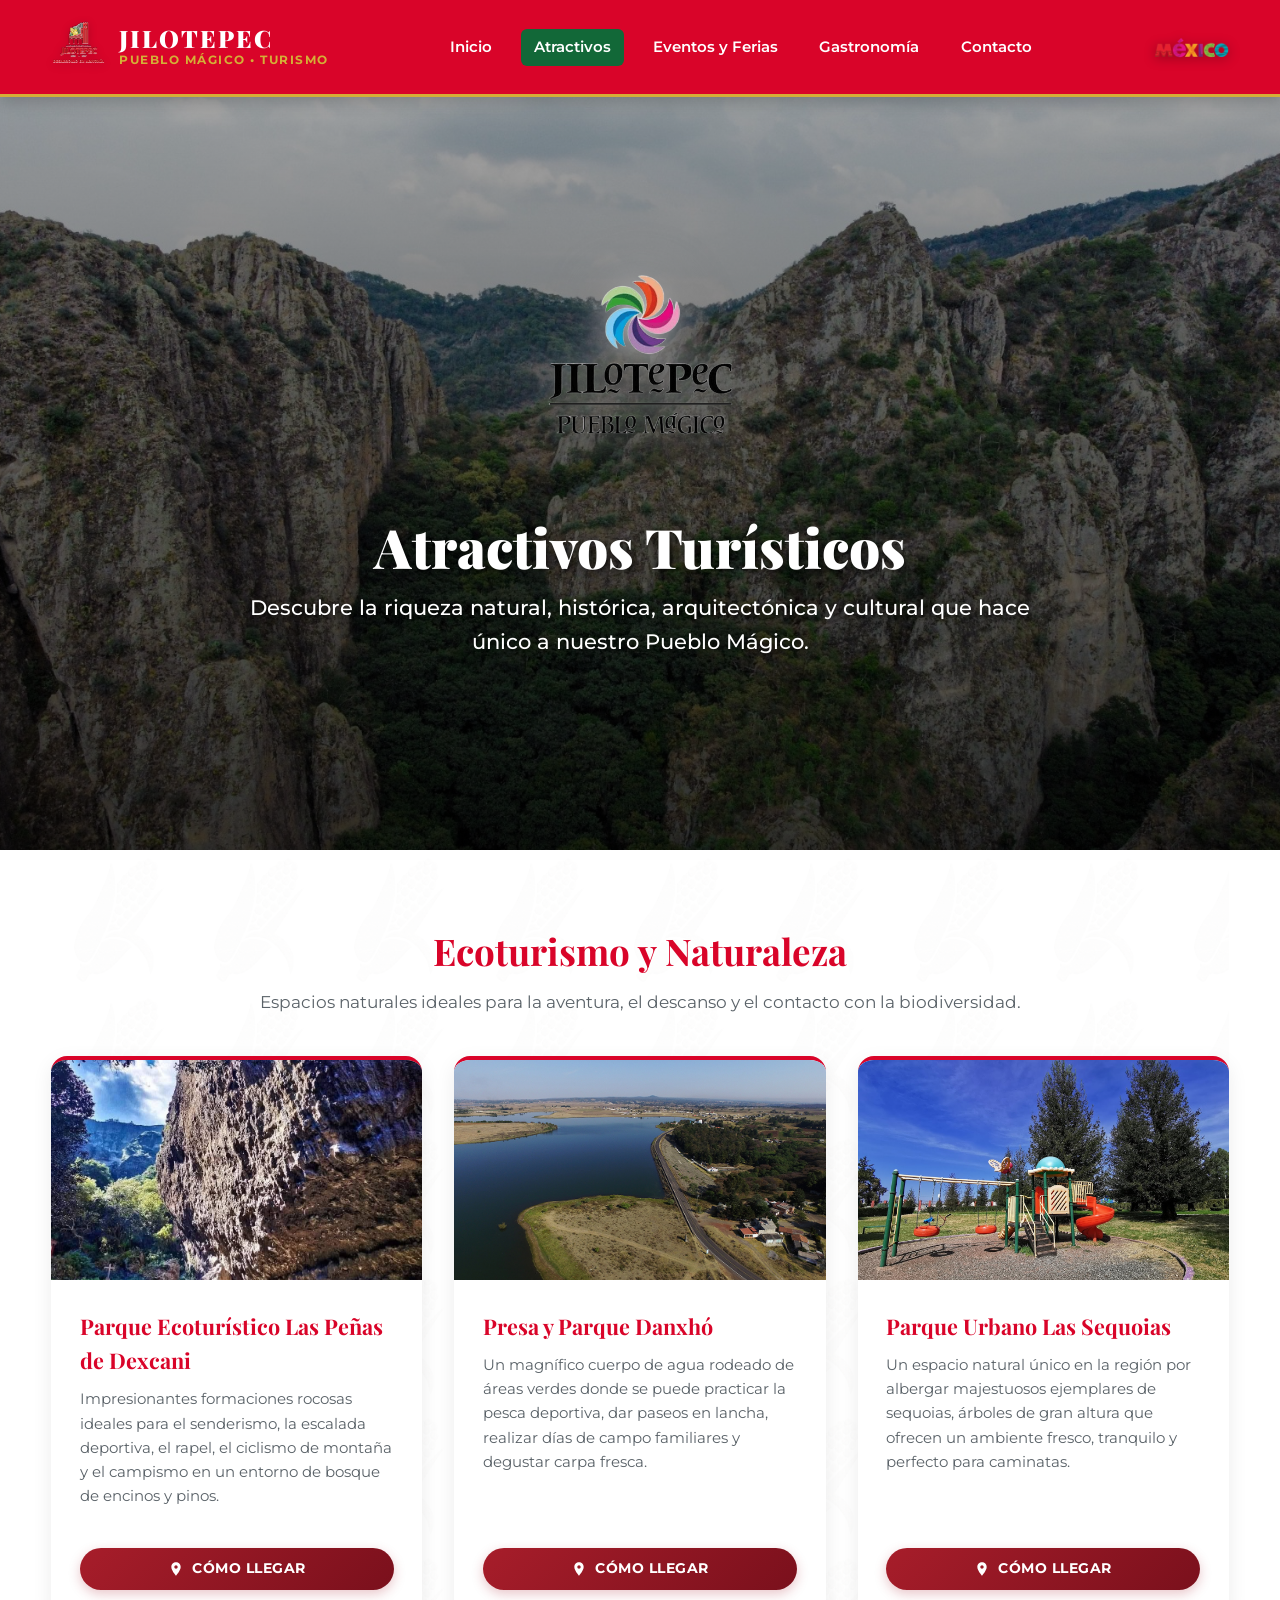
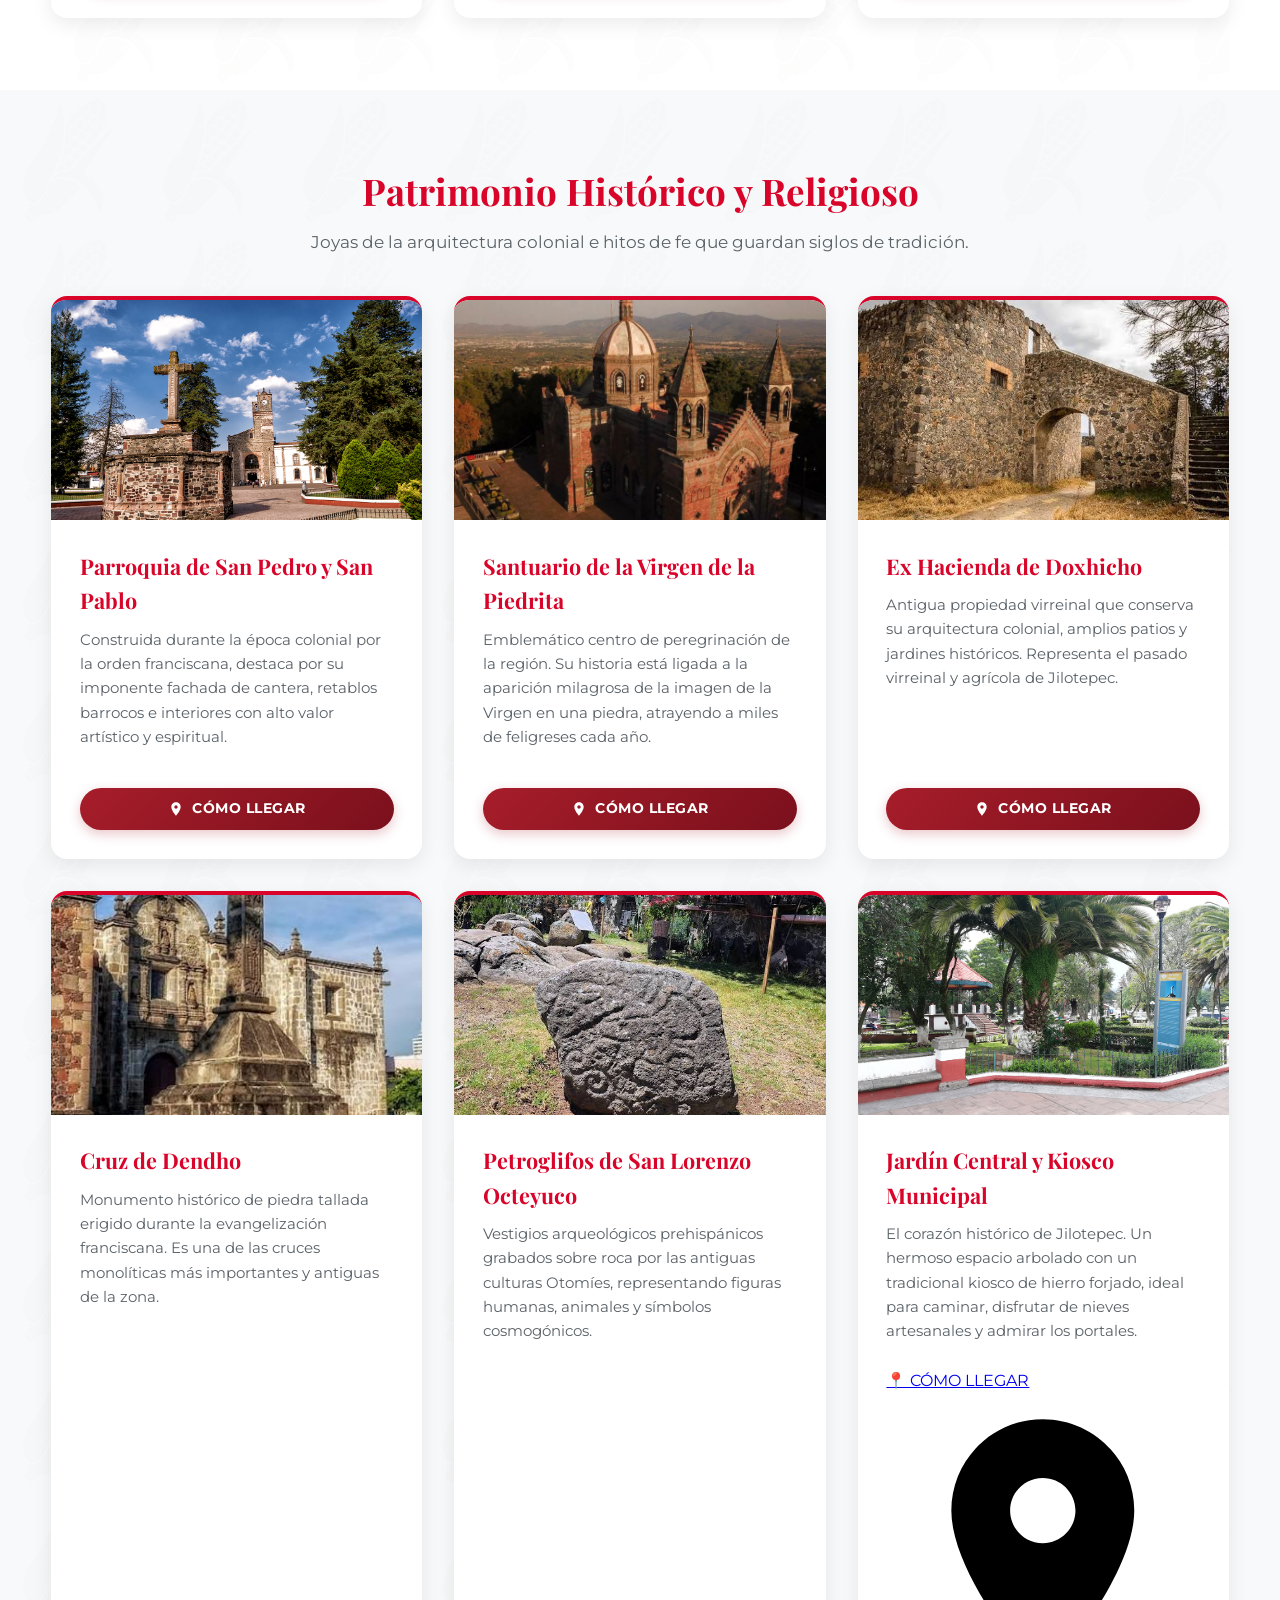
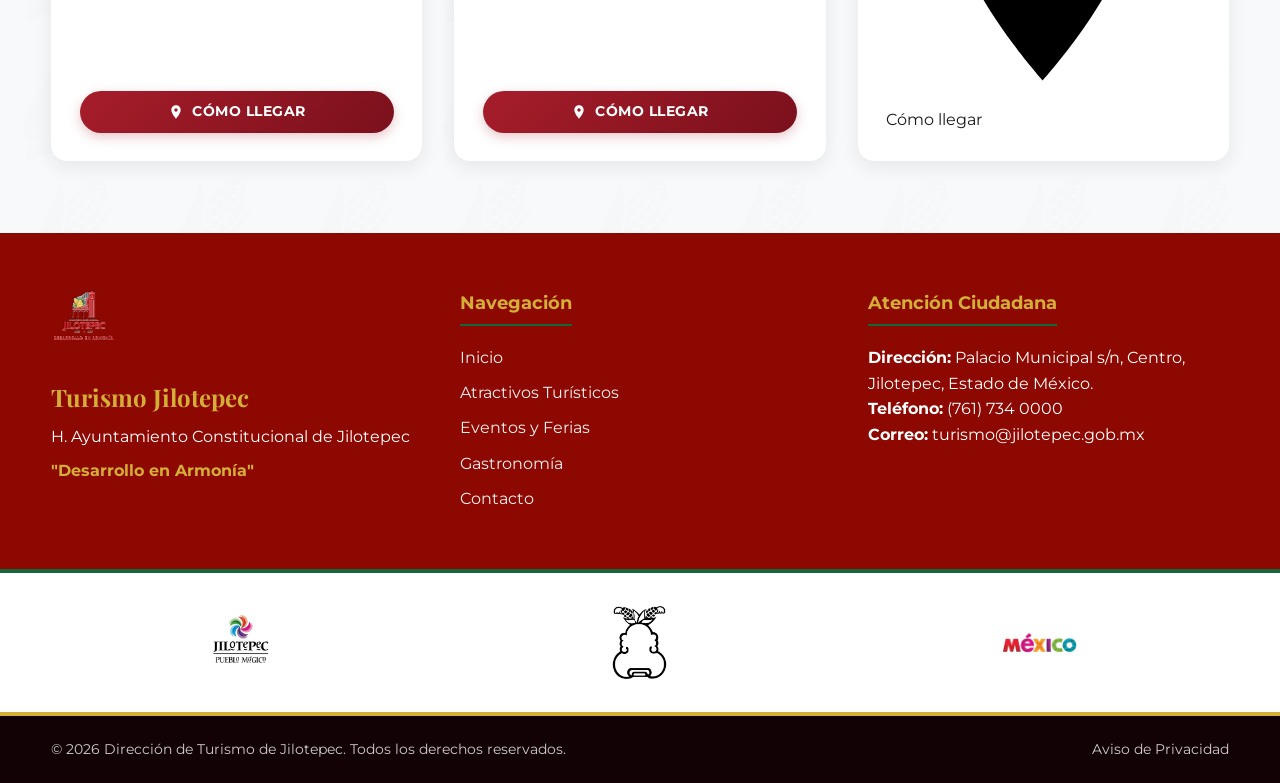
==== atractivos.html @ d9d8cdb8 "Nuevo Logo" ====
<!DOCTYPE html>
<html lang="es">
<head>
  <meta charset="UTF-8">
  <meta name="viewport" content="width=device-width, initial-scale=1.0">
  <title>Atractivos Turísticos | Turismo Jilotepec</title>
  <link rel="icon" type="image/png" href="img/favicon.png">
  <link rel="stylesheet" href="estilos.css?v=3">
  <link rel="preconnect" href="https://fonts.googleapis.com">
  <link rel="preconnect" href="https://fonts.gstatic.com" crossorigin>
  <link href="https://fonts.googleapis.com/css2?family=Montserrat:wght@400;600;700;800&family=Playfair+Display:wght@700;900&display=swap" rel="stylesheet">
  <style>
    .btn-maps {
      display: inline-flex;
      align-items: center;
      justify-content: center;
      gap: 8px;
      margin-top: 15px;
      padding: 10px 20px;
      background: linear-gradient(135deg, #a71d2a 0%, #7a101c 100%);
      color: #ffffff !important;
      font-family: 'Montserrat', sans-serif;
      font-size: 0.85rem;
      font-weight: 700;
      text-transform: uppercase;
      letter-spacing: 0.5px;
      border-radius: 50px;
      text-decoration: none;
      box-shadow: 0 4px 12px rgba(167, 29, 42, 0.25);
      transition: all 0.3s ease;
      width: 100%;
      text-align: center;
      box-sizing: border-box;
    }

    .btn-maps:hover {
      background: linear-gradient(135deg, #c82333 0%, #8b1220 100%);
      transform: translateY(-2px);
      box-shadow: 0 6px 16px rgba(167, 29, 42, 0.38);
      color: #ffffff !important;
    }

    .btn-maps svg {
      width: 16px;
      height: 16px;
      fill: currentColor;
    }
  </style>
</head>
<body>

  <header class="header">
    <div class="container header-container">
      <div class="brand-box">
        <img src="img/logo-gobierno.jpg" alt="Gobierno Jilotepec" class="header-logo">
        <div class="brand-text">
          <span class="brand-title">JILOTEPEC</span>
          <span class="brand-sub">PUEBLO MÁGICO • TURISMO</span>
        </div>
      </div>

      <nav class="nav-menu">
        <a href="index.html" class="nav-link">Inicio</a>
        <a href="atractivos.html" class="nav-link active">Atractivos</a>
        <a href="eventos.html" class="nav-link">Eventos y Ferias</a>
        <a href="gastronomia.html" class="nav-link">Gastronomía</a>
        <a href="contacto.html" class="nav-link">Contacto</a>
      </nav>

      <div class="header-turismo-logos">
        <img src="img/logo-mexico.png" alt="Visita México" class="header-logo-mexico">
      </div>
    </div>
  </header>

  <section class="hero">
    <div class="hero-overlay"></div>
    <div class="hero-content container">
      <div class="hero-badge">
        <img src="img/logo-pueblo-magico.png" alt="Jilotepec Pueblo Mágico" class="hero-pm-logo">
      </div>
      <h1>Atractivos Turísticos</h1>
      <p>Descubre la riqueza natural, histórica, arquitectónica y cultural que hace único a nuestro Pueblo Mágico.</p>
    </div>
  </section>

  <section class="seccion container">
    <h2 class="titulo-seccion">Ecoturismo y Naturaleza</h2>
    <p class="subtitulo-seccion">Espacios naturales ideales para la aventura, el descanso y el contacto con la biodiversidad.</p>

    <div class="cards-grid">
      <article class="card">
        <img src="img/penas-dexcani.jpg" alt="Parque Ecoturístico Las Peñas de Dexcani">
        <div class="card-body">
          <h3>Parque Ecoturístico Las Peñas de Dexcani</h3>
          <p>Impresionantes formaciones rocosas ideales para el senderismo, la escalada deportiva, el rapel, el ciclismo de montaña y el campismo en un entorno de bosque de encinos y pinos.</p>
          <a href="https://www.google.com/maps/search/?api=1&query=Parque+Ecoturistico+Las+Penas+de+Dexcani+Jilotepec" target="_blank" rel="noopener noreferrer" class="btn-maps">
            <svg viewBox="0 0 24 24"><path d="M12 2C8.13 2 5 5.13 5 9c0 5.25 7 13 7 13s7-7.75 7-13c0-3.87-3.13-7-7-7zm0 9.5c-1.38 0-2.5-1.12-2.5-2.5s1.12-2.5 2.5-2.5 2.5 1.12 2.5 2.5-1.12 2.5-2.5 2.5z"/></svg>
            Cómo llegar
          </a>
        </div>
      </article>

      <article class="card">
        <img src="img/presa-danxho.jpg" alt="Presa y Parque Danxhó">
        <div class="card-body">
          <h3>Presa y Parque Danxhó</h3>
          <p>Un magnífico cuerpo de agua rodeado de áreas verdes donde se puede practicar la pesca deportiva, dar paseos en lancha, realizar días de campo familiares y degustar carpa fresca.</p>
          <a href="https://www.google.com/maps/search/?api=1&query=Presa+Danxho+Jilotepec" target="_blank" rel="noopener noreferrer" class="btn-maps">
            <svg viewBox="0 0 24 24"><path d="M12 2C8.13 2 5 5.13 5 9c0 5.25 7 13 7 13s7-7.75 7-13c0-3.87-3.13-7-7-7zm0 9.5c-1.38 0-2.5-1.12-2.5-2.5s1.12-2.5 2.5-2.5 2.5 1.12 2.5 2.5-1.12 2.5-2.5 2.5z"/></svg>
            Cómo llegar
          </a>
        </div>
      </article>

      <article class="card">
        <img src="img/parque-sequoias.jpg" alt="Parque Urbano Las Sequoias">
        <div class="card-body">
          <h3>Parque Urbano Las Sequoias</h3>
          <p>Un espacio natural único en la región por albergar majestuosos ejemplares de sequoias, árboles de gran altura que ofrecen un ambiente fresco, tranquilo y perfecto para caminatas.</p>
          <a href="https://www.google.com/maps/search/?api=1&query=Parque+Urbano+Las+Sequoias+Jilotepec" target="_blank" rel="noopener noreferrer" class="btn-maps">
            <svg viewBox="0 0 24 24"><path d="M12 2C8.13 2 5 5.13 5 9c0 5.25 7 13 7 13s7-7.75 7-13c0-3.87-3.13-7-7-7zm0 9.5c-1.38 0-2.5-1.12-2.5-2.5s1.12-2.5 2.5-2.5 2.5 1.12 2.5 2.5-1.12 2.5-2.5 2.5z"/></svg>
            Cómo llegar
          </a>
        </div>
      </article>
    </div>
  </section>

  <section class="seccion bg-gris">
    <div class="container">
      <h2 class="titulo-seccion">Patrimonio Histórico y Religioso</h2>
      <p class="subtitulo-seccion">Joyas de la arquitectura colonial e hitos de fe que guardan siglos de tradición.</p>

      <div class="cards-grid">
        <article class="card">
          <img src="img/parroquia-san-pedro.jpg" alt="Parroquia de San Pedro y San Pablo">
          <div class="card-body">
            <h3>Parroquia de San Pedro y San Pablo</h3>
            <p>Construida durante la época colonial por la orden franciscana, destaca por su imponente fachada de cantera, retablos barrocos e interiores con alto valor artístico y espiritual.</p>
            <a href="https://www.google.com/maps/search/?api=1&query=Parroquia+de+San+Pedro+y+San+Pablo+Jilotepec" target="_blank" rel="noopener noreferrer" class="btn-maps">
              <svg viewBox="0 0 24 24"><path d="M12 2C8.13 2 5 5.13 5 9c0 5.25 7 13 7 13s7-7.75 7-13c0-3.87-3.13-7-7-7zm0 9.5c-1.38 0-2.5-1.12-2.5-2.5s1.12-2.5 2.5-2.5 2.5 1.12 2.5 2.5-1.12 2.5-2.5 2.5z"/></svg>
              Cómo llegar
            </a>
          </div>
        </article>

        <article class="card">
          <img src="img/santuario-piedrita.jpg" alt="Santuario Diocesano de la Virgen de la Piedrita">
          <div class="card-body">
            <h3>Santuario de la Virgen de la Piedrita</h3>
            <p>Emblemático centro de peregrinación de la región. Su historia está ligada a la aparición milagrosa de la imagen de la Virgen en una piedra, atrayendo a miles de feligreses cada año.</p>
            <a href="https://www.google.com/maps/search/?api=1&query=Santuario+de+la+Virgen+de+la+Piedrita+Jilotepec" target="_blank" rel="noopener noreferrer" class="btn-maps">
              <svg viewBox="0 0 24 24"><path d="M12 2C8.13 2 5 5.13 5 9c0 5.25 7 13 7 13s7-7.75 7-13c0-3.87-3.13-7-7-7zm0 9.5c-1.38 0-2.5-1.12-2.5-2.5s1.12-2.5 2.5-2.5 2.5 1.12 2.5 2.5-1.12 2.5-2.5 2.5z"/></svg>
              Cómo llegar
            </a>
          </div>
        </article>

        <article class="card">
          <img src="img/ex-hacienda-doxhicho.jpg" alt="Ex Hacienda de Doxhicho">
          <div class="card-body">
            <h3>Ex Hacienda de Doxhicho</h3>
            <p>Antigua propiedad virreinal que conserva su arquitectura colonial, amplios patios y jardines históricos. Representa el pasado virreinal y agrícola de Jilotepec.</p>
            <a href="https://www.google.com/maps/search/?api=1&query=Ex+Hacienda+de+Doxhicho+Jilotepec" target="_blank" rel="noopener noreferrer" class="btn-maps">
              <svg viewBox="0 0 24 24"><path d="M12 2C8.13 2 5 5.13 5 9c0 5.25 7 13 7 13s7-7.75 7-13c0-3.87-3.13-7-7-7zm0 9.5c-1.38 0-2.5-1.12-2.5-2.5s1.12-2.5 2.5-2.5 2.5 1.12 2.5 2.5-1.12 2.5-2.5 2.5z"/></svg>
              Cómo llegar
            </a>
          </div>
        </article>

        <article class="card">
          <img src="img/cruz-dendho.jpg" alt="Cruz de Dendho">
          <div class="card-body">
            <h3>Cruz de Dendho</h3>
            <p>Monumento histórico de piedra tallada erigido durante la evangelización franciscana. Es una de las cruces monolíticas más importantes y antiguas de la zona.</p>
            <a href="https://www.google.com/maps/search/?api=1&query=Cruz+de+Dendho+Jilotepec" target="_blank" rel="noopener noreferrer" class="btn-maps">
              <svg viewBox="0 0 24 24"><path d="M12 2C8.13 2 5 5.13 5 9c0 5.25 7 13 7 13s7-7.75 7-13c0-3.87-3.13-7-7-7zm0 9.5c-1.38 0-2.5-1.12-2.5-2.5s1.12-2.5 2.5-2.5 2.5 1.12 2.5 2.5-1.12 2.5-2.5 2.5z"/></svg>
              Cómo llegar
            </a>
          </div>
        </article>

        <article class="card">
          <img src="img/petroglifos-octeyuco.jpg" alt="Petroglifos de San Lorenzo Octeyuco">
          <div class="card-body">
            <h3>Petroglifos de San Lorenzo Octeyuco</h3>
            <p>Vestigios arqueológicos prehispánicos grabados sobre roca por las antiguas culturas Otomíes, representando figuras humanas, animales y símbolos cosmogónicos.</p>
            <a href="https://www.google.com/maps/search/?api=1&query=Petroglifos+San+Lorenzo+Octeyuco+Jilotepec" target="_blank" rel="noopener noreferrer" class="btn-maps">
              <svg viewBox="0 0 24 24"><path d="M12 2C8.13 2 5 5.13 5 9c0 5.25 7 13 7 13s7-7.75 7-13c0-3.87-3.13-7-7-7zm0 9.5c-1.38 0-2.5-1.12-2.5-2.5s1.12-2.5 2.5-2.5 2.5 1.12 2.5 2.5-1.12 2.5-2.5 2.5z"/></svg>
              Cómo llegar
            </a>
          </div>
        </article>

        <article class="card">
          <img src="img/jardin-central.jpg" alt="Jardín Central y Kiosco Municipal">
          <div class="card-body">
            <h3>Jardín Central y Kiosco Municipal</h3>
            <p>El corazón histórico de Jilotepec. Un hermoso espacio arbolado con un tradicional kiosco de hierro forjado, ideal para caminar, disfrutar de nieves artesanales y admirar los portales.</p>
            <a href="https://www.google.com/maps/search/?api=1&query=Jardin+Central+Jilotepec+de+Molina+Enriquez" target="_blank" rel="noopener" class="btn-card">📍 CÓMO LLEGAR</a>
              <svg viewBox="0 0 24 24"><path d="M12 2C8.13 2 5 5.13 5 9c0 5.25 7 13 7 13s7-7.75 7-13c0-3.87-3.13-7-7-7zm0 9.5c-1.38 0-2.5-1.12-2.5-2.5s1.12-2.5 2.5-2.5 2.5 1.12 2.5 2.5-1.12 2.5-2.5 2.5z"/></svg>
              Cómo llegar
            </a>
          </div>
        </article>
      </div>
    </div>
  </section>

  <footer class="footer">
    <div class="container footer-grid">
      <div class="footer-col">
        <img src="img/logo-gobierno.jpg" alt="Gobierno Jilotepec" class="footer-logo">
        <h3>Turismo Jilotepec</h3>
        <p>H. Ayuntamiento Constitucional de Jilotepec</p>
        <p class="slogan-footer">"Desarrollo en Armonía"</p>
      </div>

      <div class="footer-col">
        <h4>Navegación</h4>
        <ul>
          <li><a href="index.html">Inicio</a></li>
          <li><a href="atractivos.html">Atractivos Turísticos</a></li>
          <li><a href="eventos.html">Eventos y Ferias</a></li>
          <li><a href="gastronomia.html">Gastronomía</a></li>
          <li><a href="contacto.html">Contacto</a></li>
        </ul>
      </div>

      <div class="footer-col">
        <h4>Atención Ciudadana</h4>
        <p><strong>Dirección:</strong> Palacio Municipal s/n, Centro, Jilotepec, Estado de México.</p>
        <p><strong>Teléfono:</strong> (761) 734 0000</p>
        <p><strong>Correo:</strong> turismo@jilotepec.gob.mx</p>
      </div>
    </div>

    <div class="footer-brand-banner">
      <div class="container footer-brand-flex">
        <img src="img/logo-pueblo-magico.png" alt="Pueblo Mágico" class="banner-logo">
        <img src="img/logo-municipio.png" alt="Municipio" class="banner-logo">
        <img src="img/logo-mexico.png" alt="Visita México" class="banner-logo">
      </div>
    </div>

    <div class="footer-bottom">
      <div class="container footer-bottom-flex">
        <p>&copy; 2026 Dirección de Turismo de Jilotepec. Todos los derechos reservados.</p>
        <div class="footer-legal">
          <a href="#">Aviso de Privacidad</a>
        </div>
      </div>
    </div>
  </footer>

  <script>
    let ultimoScroll = 0;
    const header = document.querySelector('.header');

    window.addEventListener('scroll', () => {
      const scrollActual = window.pageYOffset || document.documentElement.scrollTop;

      if (scrollActual > ultimoScroll && scrollActual > 100) {
        header.classList.add('header-oculto');
      } else {
        header.classList.remove('header-oculto');
      }

      ultimoScroll = scrollActual <= 0 ? 0 : scrollActual;
    });
  </script>

</body>
</html>
---- estilos.css ----
/* ==========================================================================
   PALETA DE COLOR Y VARIABLES INSTITUCIONALES
   ========================================================================== */
   :root {
    --rojo-bandera: #D90429;       /* Rojo vivo institucional */
    --rojo-oscuro: #8D0801;        /* Rojo borgoña intenso */
    --rojo-vibrante: #EF233C;      /* Rojo secundario para hover/botones */
    --verde-bandera: #126838;      /* Verde institucional */
    --verde-claro: #198754;        /* Verde para badges y detalles */
    --dorado-acento: #D4AF37;      /* Dorado ceremonial */
    --gris-fondo: #F8F9FA;
    --texto-oscuro: #1A1A1A;
    --texto-mutado: #5A6268;
    --blanco: #FFFFFF;
    --fuente-titulo: 'Playfair Display', serif;
    --fuente-cuerpo: 'Montserrat', sans-serif;
  }
  
  /* RESET GLOBAL */
  * {
    margin: 0;
    padding: 0;
    box-sizing: border-box;
  }
  
  body {
    font-family: var(--fuente-cuerpo);
    color: var(--texto-oscuro);
    line-height: 1.6;
    background-color: var(--blanco);
    padding-top: 85px; /* Espacio para compensar el header fijo */
  }
  
  .container {
    width: 92%;
    max-width: 1240px;
    margin: 0 auto;
  }
  
  /* ==========================================================================
     ENCABEZADO FIJO CON EFECTO AUTO-OCULTAR AL DESLIZAR
     ========================================================================== */
  .header {
    background-color: var(--rojo-bandera);
    padding: 0.6rem 0;
    position: fixed !important;
    top: 0;
    left: 0;
    width: 100%;
    z-index: 1000;
    box-shadow: 0 4px 15px rgba(0, 0, 0, 0.2);
    border-bottom: 3px solid var(--dorado-acento);
    transition: transform 0.35s ease-in-out; /* Transición suave al ocultar/mostrar */
  }
  
  /* Clase dinámica que aplica el JavaScript cuando el usuario desplaza hacia abajo */
  .header-oculto {
    transform: translateY(-100%);
  }
  
  .header-container {
    display: flex;
    justify-content: space-between;
    align-items: center;
    gap: 1rem;
  }
  
  .brand-box {
    display: flex;
    align-items: center;
    gap: 0.8rem;
    text-decoration: none;
  }
  
  .header-logo {
    height: 55px;
    width: auto;
    object-fit: contain;
    filter: drop-shadow(0 2px 4px rgba(0, 0, 0, 0.2));
  }
  
  /* LOGO MÉXICO DESTACADO Y MÁS GRANDE */
  .header-logo-mexico {
    height: 75px;
    width: auto;
    object-fit: contain;
    filter: drop-shadow(0 2px 6px rgba(0, 0, 0, 0.35));
    transition: transform 0.3s ease;
  }
  
  .header-logo-mexico:hover {
    transform: scale(1.08);
  }
  
  .brand-text {
    display: flex;
    flex-direction: column;
  }
  
  .brand-title {
    color: var(--blanco);
    font-family: var(--fuente-titulo);
    font-size: 1.5rem;
    font-weight: 900;
    letter-spacing: 2px;
    line-height: 1.1;
  }
  
  .brand-sub {
    color: var(--dorado-acento);
    font-size: 0.72rem;
    font-weight: 700;
    letter-spacing: 1.5px;
  }
  
  .nav-menu {
    display: flex;
    gap: 1rem;
  }
  
  .nav-link {
    color: var(--blanco);
    text-decoration: none;
    font-weight: 600;
    font-size: 0.95rem;
    padding: 0.4rem 0.8rem;
    border-radius: 6px;
    transition: all 0.3s ease;
  }
  
  .nav-link:hover, .nav-link.active {
    color: var(--blanco);
    background-color: var(--verde-bandera);
  }
  
  .header-turismo-logos {
    display: flex;
    align-items: center;
  }
  
  /* ==========================================================================
     HERO / PORTADA PRINCIPAL
     ========================================================================== */
  .hero {
    position: relative;
    background-image: url('img/fondo.jpg');
    background-size: cover;
    background-position: center;
    min-height: 85vh;
    padding: 4rem 1rem;
    display: flex;
    align-items: center;
    justify-content: center;
    color: var(--blanco);
    text-align: center;
  }
  
  .hero-overlay {
    position: absolute;
    top: 0; left: 0; right: 0; bottom: 0;
    background: linear-gradient(180deg, rgba(0, 0, 0, 0.35) 0%, rgba(0, 0, 0, 0.75) 100%);
  }
  
  .hero-content {
    position: relative;
    z-index: 2;
    max-width: 900px;
  }
  
  .hero-badge {
    margin-bottom: 1.5rem;
    display: flex;
    justify-content: center;
    align-items: center;
  }
  
  .hero-pm-logo {
    height: 250px;
    max-width: 90%;
    width: auto;
    object-fit: contain;
    filter: drop-shadow(0 0 22px rgba(255, 255, 255, 0.95)) drop-shadow(0 6px 15px rgba(0, 0, 0, 0.85));
    transition: transform 0.3s ease, filter 0.3s ease;
  }
  
  .hero-pm-logo:hover {
    transform: scale(1.06);
    filter: drop-shadow(0 0 30px rgba(255, 255, 255, 1)) drop-shadow(0 8px 20px rgba(0, 0, 0, 0.95));
  }
  
  .hero h1 {
    font-family: var(--fuente-titulo);
    font-size: 3.4rem;
    font-weight: 900;
    text-shadow: 2px 3px 10px rgba(0, 0, 0, 0.8);
    margin-bottom: 0.8rem;
    line-height: 1.15;
  }
  
  .hero p {
    font-size: 1.3rem;
    max-width: 780px;
    margin: 0 auto 2.2rem auto;
    text-shadow: 1px 2px 6px rgba(0, 0, 0, 0.9);
    font-weight: 500;
  }
  
  /* ==========================================================================
     BOTONES
     ========================================================================== */
  .btn {
    display: inline-block;
    padding: 0.9rem 2rem;
    border-radius: 30px;
    text-decoration: none;
    font-weight: 700;
    font-size: 1rem;
    transition: all 0.3s ease;
    margin: 0.4rem;
  }
  
  .btn-primary {
    background-color: var(--rojo-bandera);
    color: var(--blanco);
    border: 2px solid var(--rojo-bandera);
    box-shadow: 0 4px 12px rgba(217, 4, 41, 0.4);
  }
  
  .btn-primary:hover {
    background-color: var(--verde-bandera);
    border-color: var(--verde-bandera);
    transform: translateY(-3px);
  }
  
  .btn-secondary {
    background-color: var(--verde-bandera);
    color: var(--blanco);
    border: 2px solid var(--verde-bandera);
    box-shadow: 0 4px 12px rgba(18, 104, 56, 0.4);
  }
  
  .btn-secondary:hover {
    background-color: var(--rojo-bandera);
    border-color: var(--rojo-bandera);
    transform: translateY(-3px);
  }
  
  /* ==========================================================================
     SECCIONES Y CONTENIDOS GENERALES
     ========================================================================== */
  .seccion {
    padding: 4.5rem 0;
  }
  
  .bg-gris {
    background-color: var(--gris-fondo);
  }
  
  .titulo-seccion {
    font-family: var(--fuente-titulo);
    text-align: center;
    font-size: 2.3rem;
    color: var(--rojo-bandera);
    margin-bottom: 0.5rem;
  }
  
  .subtitulo-seccion {
    text-align: center;
    color: var(--texto-mutado);
    margin-bottom: 2.5rem;
    font-size: 1.05rem;
  }
  
  .badge-tag {
    display: inline-block;
    background-color: var(--verde-bandera);
    color: var(--blanco);
    font-size: 0.8rem;
    font-weight: 700;
    padding: 0.3rem 0.8rem;
    border-radius: 20px;
    margin-bottom: 0.8rem;
    text-transform: uppercase;
  }
  
  /* BIENVENIDA */
  .bienvenida-grid {
    display: grid;
    grid-template-columns: 1fr 1fr;
    gap: 3.5rem;
    align-items: center;
  }
  
  .bienvenida-texto h2 {
    font-family: var(--fuente-titulo);
    font-size: 2.2rem;
    color: var(--rojo-bandera);
    margin-bottom: 1rem;
    line-height: 1.2;
  }
  
  .bienvenida-texto .destacado {
    font-weight: 700;
    color: var(--verde-bandera);
    margin-bottom: 1.2rem;
    font-size: 1.15rem;
  }
  
  .bienvenida-imagen img {
    width: 100%;
    border-radius: 16px;
    box-shadow: 0 8px 25px rgba(0,0,0,0.15);
  }
  
  /* GRID DE TARJETAS */
  .cards-grid {
    display: grid;
    grid-template-columns: repeat(auto-fit, minmax(310px, 1fr));
    gap: 2rem;
  }
  
  .card {
    background: var(--blanco);
    border-radius: 16px;
    overflow: hidden;
    box-shadow: 0 6px 20px rgba(0,0,0,0.08);
    transition: all 0.3s ease;
    border-top: 4px solid var(--rojo-bandera);
    display: flex;
    flex-direction: column;
  }
  
  .card:hover {
    transform: translateY(-8px);
    box-shadow: 0 12px 30px rgba(217, 4, 41, 0.18);
    border-top-color: var(--verde-bandera);
  }
  
  .card img {
    width: 100%;
    height: 220px;
    object-fit: cover;
    transition: transform 0.4s ease;
  }
  
  .card:hover img {
    transform: scale(1.05);
  }
  
  .card-body {
    padding: 1.8rem;
    display: flex;
    flex-direction: column;
    flex-grow: 1;
  }
  
  .card-body h3 {
    font-family: var(--fuente-titulo);
    color: var(--rojo-bandera);
    margin-bottom: 0.6rem;
    font-size: 1.35rem;
  }
  
  .card-body p {
    color: var(--texto-mutado);
    font-size: 0.95rem;
    margin-bottom: 1.5rem;
    flex-grow: 1;
  }
  
  .card-link {
    color: var(--rojo-bandera);
    text-decoration: none;
    font-weight: 700;
    font-size: 0.95rem;
    transition: color 0.3s;
  }
  
  .card-link:hover {
    color: var(--rojo-vibrante);
    text-decoration: underline;
  }
  
  /* MAPA DE UBICACIÓN */
  .mapa-wrapper {
    border-radius: 16px;
    overflow: hidden;
    box-shadow: 0 6px 20px rgba(0,0,0,0.12);
    border: 3px solid var(--rojo-bandera);
  }
  
  /* ==========================================================================
     FOOTER INSTITUCIONAL
     ========================================================================== */
  .footer {
    background-color: var(--rojo-oscuro);
    color: var(--blanco);
    padding-top: 3.5rem;
  }
  
  .footer-grid {
    display: grid;
    grid-template-columns: repeat(auto-fit, minmax(260px, 1fr));
    gap: 3rem;
    padding-bottom: 3rem;
  }
  
  .footer-logo {
    height: 65px;
    margin-bottom: 1rem;
  }
  
  .footer-col h3 {
    font-family: var(--fuente-titulo);
    color: var(--dorado-acento);
    margin-bottom: 0.5rem;
    font-size: 1.5rem;
  }
  
  .slogan-footer {
    color: var(--dorado-acento);
    font-weight: 700;
    margin-top: 0.5rem;
  }
  
  .footer-col h4 {
    color: var(--dorado-acento);
    margin-bottom: 1.2rem;
    font-size: 1.1rem;
    border-bottom: 2px solid var(--verde-bandera);
    padding-bottom: 0.4rem;
    display: inline-block;
  }
  
  .footer-col ul {
    list-style: none;
  }
  
  .footer-col ul li {
    margin-bottom: 0.6rem;
  }
  
  .footer-col a {
    color: #f1f1f1;
    text-decoration: none;
    transition: color 0.3s;
  }
  
  .footer-col a:hover {
    color: var(--dorado-acento);
  }
  
  .footer-brand-banner {
    background-color: var(--blanco);
    padding: 2rem 0;
    border-top: 4px solid var(--verde-bandera);
    border-bottom: 4px solid var(--dorado-acento);
  }
  
  .footer-brand-flex {
    display: flex;
    justify-content: space-around;
    align-items: center;
    flex-wrap: wrap;
    gap: 2rem;
  }
  
  .banner-logo {
    height: 75px;
    width: auto;
    object-fit: contain;
  }
  
  .footer-bottom {
    background-color: #120205;
    padding: 1.4rem 0;
    font-size: 0.88rem;
    color: #cccccc;
  }
  
  .footer-bottom-flex {
    display: flex;
    justify-content: space-between;
    flex-wrap: wrap;
    gap: 1rem;
  }
  
  .footer-legal a {
    color: #cccccc;
    text-decoration: none;
  }
  
  /* ==========================================================================
     ADAPTACIONES RESPONSIVAS (MÓVILES Y TABLETS)
     ========================================================================== */
  @media (max-width: 992px) {
    body {
      padding-top: 140px; /* Mayor colchón superior en celulares */
    }
  
    .header-container {
      flex-direction: column;
      text-align: center;
      gap: 0.5rem;
    }
  
    .header-logo {
      height: 45px;
    }
  
    .header-logo-mexico {
      height: 60px;
    }
  
    .nav-menu {
      flex-wrap: wrap;
      justify-content: center;
      gap: 0.4rem;
    }
  
    .nav-link {
      font-size: 0.85rem;
      padding: 0.3rem 0.6rem;
    }
  
    .bienvenida-grid {
      grid-template-columns: 1fr;
    }
  
    .hero h1 {
      font-size: 2.3rem;
    }
  
    .hero-pm-logo {
      height: 170px;
    }
  }
  /* ==========================================
   PATRÓN / COLLAGE DE MAÍZ EN FONDO BLANCO
   ========================================== */

/* Asegura posicionamiento para las capas de fondo */
body, 
.seccion {
  position: relative;
}

/* Secciones generales con fondo de collage de maíz */
.seccion {
  background-color: #ffffff;
}

/* Capa de textura en mosaico/collage */
.seccion::before {
  content: "";
  position: absolute;
  top: 0;
  left: 0;
  width: 100%;
  height: 100%;
  background-image: url('img/maiz-watermark.png');
  background-repeat: repeat; /* Se repite en x e y formando un collage */
  background-size: 140px 140px; /* Tamaño de cada maíz dentro del patrón */
  opacity: 0.04; /* Opacidad sutil al 4% para mantener alta legibilidad */
  pointer-events: none;
  z-index: 1;
}

/* Mantiene el contenido por encima del collage */
.seccion .container,
.seccion .cards-grid,
.titulo-seccion,
.subtitulo-seccion {
  position: relative;
  z-index: 2;
}

/* Ajuste para secciones con fondo gris claro */
.seccion.bg-gris {
  background-color: #f8f9fa;
}
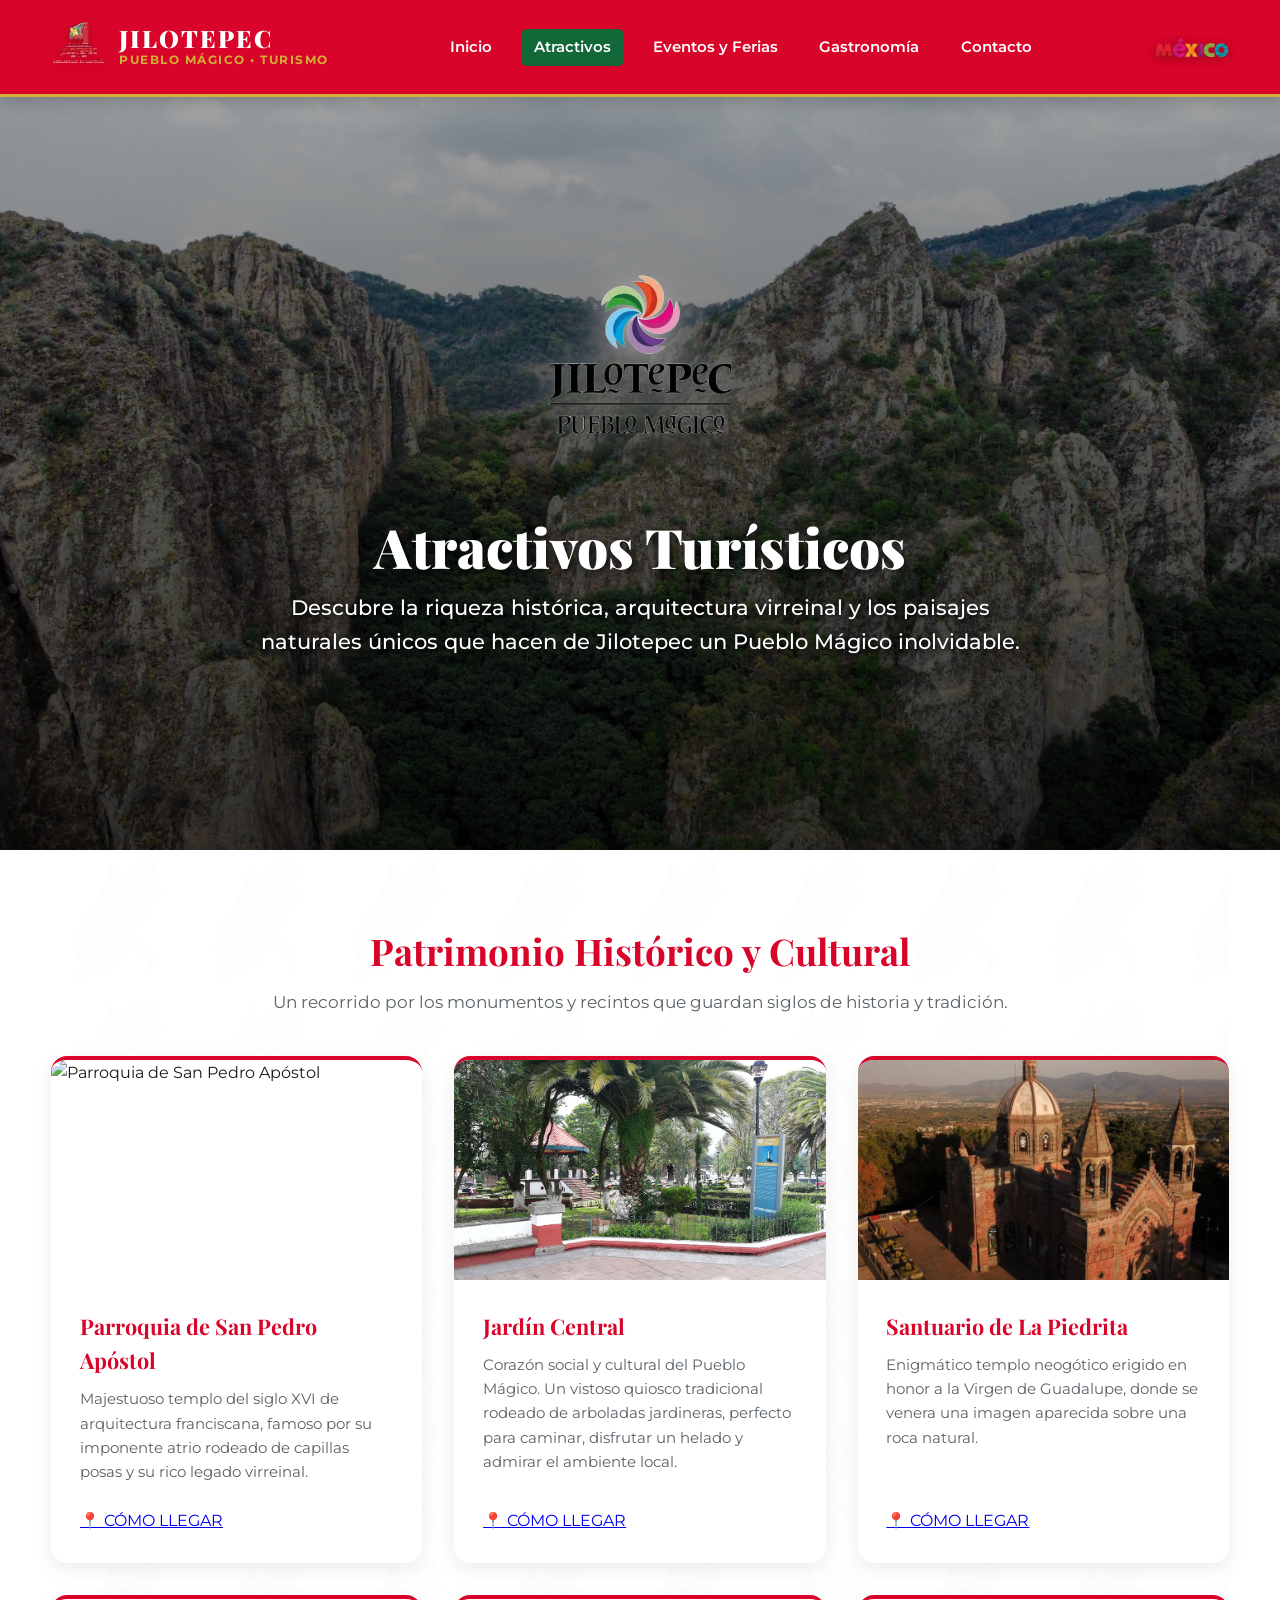
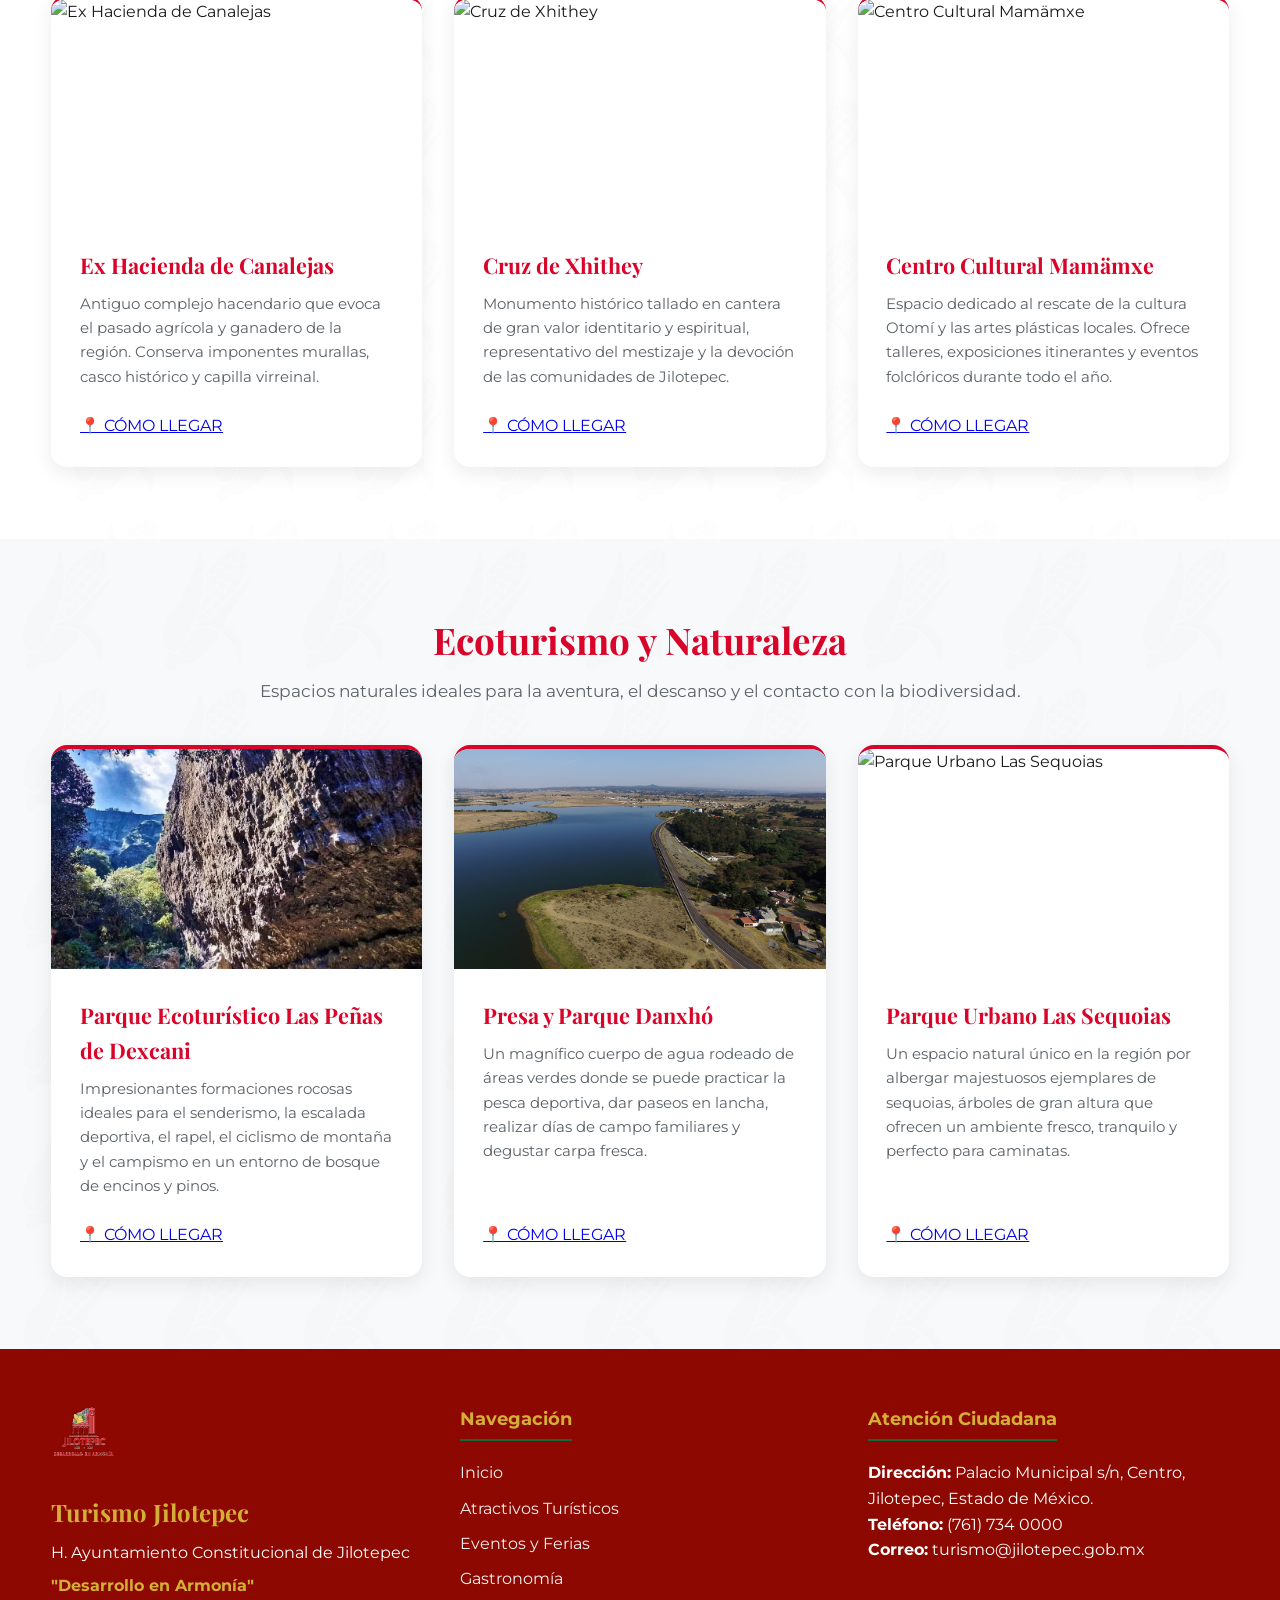
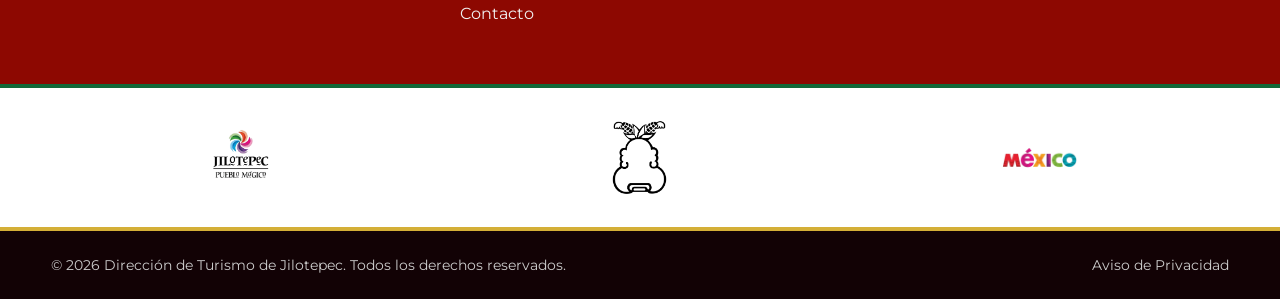
==== commit 8e1b65e8: "Jardin" ====
--- a/atractivos.html
+++ b/atractivos.html
@@ -9,46 +9,10 @@
   <link rel="preconnect" href="https://fonts.googleapis.com">
   <link rel="preconnect" href="https://fonts.gstatic.com" crossorigin>
   <link href="https://fonts.googleapis.com/css2?family=Montserrat:wght@400;600;700;800&family=Playfair+Display:wght@700;900&display=swap" rel="stylesheet">
-  <style>
-    .btn-maps {
-      display: inline-flex;
-      align-items: center;
-      justify-content: center;
-      gap: 8px;
-      margin-top: 15px;
-      padding: 10px 20px;
-      background: linear-gradient(135deg, #a71d2a 0%, #7a101c 100%);
-      color: #ffffff !important;
-      font-family: 'Montserrat', sans-serif;
-      font-size: 0.85rem;
-      font-weight: 700;
-      text-transform: uppercase;
-      letter-spacing: 0.5px;
-      border-radius: 50px;
-      text-decoration: none;
-      box-shadow: 0 4px 12px rgba(167, 29, 42, 0.25);
-      transition: all 0.3s ease;
-      width: 100%;
-      text-align: center;
-      box-sizing: border-box;
-    }
-
-    .btn-maps:hover {
-      background: linear-gradient(135deg, #c82333 0%, #8b1220 100%);
-      transform: translateY(-2px);
-      box-shadow: 0 6px 16px rgba(167, 29, 42, 0.38);
-      color: #ffffff !important;
-    }
-
-    .btn-maps svg {
-      width: 16px;
-      height: 16px;
-      fill: currentColor;
-    }
-  </style>
 </head>
 <body>
 
+  <!-- HEADER / NAVEGACIÓN -->
   <header class="header">
     <div class="container header-container">
       <div class="brand-box">
@@ -73,6 +37,7 @@
     </div>
   </header>
 
+  <!-- HERO ATRACTIVOS -->
   <section class="hero">
     <div class="hero-overlay"></div>
     <div class="hero-content container">
@@ -80,134 +45,119 @@
         <img src="img/logo-pueblo-magico.png" alt="Jilotepec Pueblo Mágico" class="hero-pm-logo">
       </div>
       <h1>Atractivos Turísticos</h1>
-      <p>Descubre la riqueza natural, histórica, arquitectónica y cultural que hace único a nuestro Pueblo Mágico.</p>
+      <p>Descubre la riqueza histórica, arquitectura virreinal y los paisajes naturales únicos que hacen de Jilotepec un Pueblo Mágico inolvidable.</p>
     </div>
   </section>
 
+  <!-- SECCIÓN 1: PATRIMONIO HISTÓRICO Y CULTURAL (6 TARJETAS) -->
   <section class="seccion container">
-    <h2 class="titulo-seccion">Ecoturismo y Naturaleza</h2>
-    <p class="subtitulo-seccion">Espacios naturales ideales para la aventura, el descanso y el contacto con la biodiversidad.</p>
+    <h2 class="titulo-seccion">Patrimonio Histórico y Cultural</h2>
+    <p class="subtitulo-seccion">Un recorrido por los monumentos y recintos que guardan siglos de historia y tradición.</p>
 
     <div class="cards-grid">
-      <article class="card">
-        <img src="img/penas-dexcani.jpg" alt="Parque Ecoturístico Las Peñas de Dexcani">
-        <div class="card-body">
-          <h3>Parque Ecoturístico Las Peñas de Dexcani</h3>
-          <p>Impresionantes formaciones rocosas ideales para el senderismo, la escalada deportiva, el rapel, el ciclismo de montaña y el campismo en un entorno de bosque de encinos y pinos.</p>
-          <a href="https://www.google.com/maps/search/?api=1&query=Parque+Ecoturistico+Las+Penas+de+Dexcani+Jilotepec" target="_blank" rel="noopener noreferrer" class="btn-maps">
-            <svg viewBox="0 0 24 24"><path d="M12 2C8.13 2 5 5.13 5 9c0 5.25 7 13 7 13s7-7.75 7-13c0-3.87-3.13-7-7-7zm0 9.5c-1.38 0-2.5-1.12-2.5-2.5s1.12-2.5 2.5-2.5 2.5 1.12 2.5 2.5-1.12 2.5-2.5 2.5z"/></svg>
-            Cómo llegar
-          </a>
-        </div>
-      </article>
-
-      <article class="card">
-        <img src="img/presa-danxho.jpg" alt="Presa y Parque Danxhó">
-        <div class="card-body">
-          <h3>Presa y Parque Danxhó</h3>
-          <p>Un magnífico cuerpo de agua rodeado de áreas verdes donde se puede practicar la pesca deportiva, dar paseos en lancha, realizar días de campo familiares y degustar carpa fresca.</p>
-          <a href="https://www.google.com/maps/search/?api=1&query=Presa+Danxho+Jilotepec" target="_blank" rel="noopener noreferrer" class="btn-maps">
-            <svg viewBox="0 0 24 24"><path d="M12 2C8.13 2 5 5.13 5 9c0 5.25 7 13 7 13s7-7.75 7-13c0-3.87-3.13-7-7-7zm0 9.5c-1.38 0-2.5-1.12-2.5-2.5s1.12-2.5 2.5-2.5 2.5 1.12 2.5 2.5-1.12 2.5-2.5 2.5z"/></svg>
-            Cómo llegar
-          </a>
-        </div>
-      </article>
-
-      <article class="card">
-        <img src="img/parque-sequoias.jpg" alt="Parque Urbano Las Sequoias">
-        <div class="card-body">
-          <h3>Parque Urbano Las Sequoias</h3>
-          <p>Un espacio natural único en la región por albergar majestuosos ejemplares de sequoias, árboles de gran altura que ofrecen un ambiente fresco, tranquilo y perfecto para caminatas.</p>
-          <a href="https://www.google.com/maps/search/?api=1&query=Parque+Urbano+Las+Sequoias+Jilotepec" target="_blank" rel="noopener noreferrer" class="btn-maps">
-            <svg viewBox="0 0 24 24"><path d="M12 2C8.13 2 5 5.13 5 9c0 5.25 7 13 7 13s7-7.75 7-13c0-3.87-3.13-7-7-7zm0 9.5c-1.38 0-2.5-1.12-2.5-2.5s1.12-2.5 2.5-2.5 2.5 1.12 2.5 2.5-1.12 2.5-2.5 2.5z"/></svg>
-            Cómo llegar
-          </a>
+      <!-- Tarjeta 1 -->
+      <article class="card">
+        <img src="img/parroquia.jpg" alt="Parroquia de San Pedro Apóstol">
+        <div class="card-body">
+          <h3>Parroquia de San Pedro Apóstol</h3>
+          <p>Majestuoso templo del siglo XVI de arquitectura franciscana, famoso por su imponente atrio rodeado de capillas posas y su rico legado virreinal.</p>
+          <a href="https://www.google.com/maps/search/?api=1&query=Parroquia+de+San+Pedro+Apostol+Jilotepec" target="_blank" rel="noopener" class="btn-card">📍 CÓMO LLEGAR</a>
+        </div>
+      </article>
+
+      <!-- Tarjeta 2 (Con enlace actualizado) -->
+      <article class="card">
+        <img src="img/jardin-central.jpg" alt="Jardín Central de Jilotepec">
+        <div class="card-body">
+          <h3>Jardín Central</h3>
+          <p>Corazón social y cultural del Pueblo Mágico. Un vistoso quiosco tradicional rodeado de arboladas jardineras, perfecto para caminar, disfrutar un helado y admirar el ambiente local.</p>
+          <a href="https://maps.app.goo.gl/fEbsRnCWJAFAAqz78" target="_blank" rel="noopener" class="btn-card">📍 CÓMO LLEGAR</a>
+        </div>
+      </article>
+
+      <!-- Tarjeta 3 -->
+      <article class="card">
+        <img src="img/santuario-piedrita.jpg" alt="Santuario de la Virgen de Guadalupe La Piedrita">
+        <div class="card-body">
+          <h3>Santuario de La Piedrita</h3>
+          <p>Enigmático templo neogótico erigido en honor a la Virgen de Guadalupe, donde se venera una imagen aparecida sobre una roca natural.</p>
+          <a href="https://www.google.com/maps/search/?api=1&query=Santuario+de+La+Piedrita+Jilotepec" target="_blank" rel="noopener" class="btn-card">📍 CÓMO LLEGAR</a>
+        </div>
+      </article>
+
+      <!-- Tarjeta 4 -->
+      <article class="card">
+        <img src="img/hacienda-canalejas.jpg" alt="Ex Hacienda de Canalejas">
+        <div class="card-body">
+          <h3>Ex Hacienda de Canalejas</h3>
+          <p>Antiguo complejo hacendario que evoca el pasado agrícola y ganadero de la región. Conserva imponentes murallas, casco histórico y capilla virreinal.</p>
+          <a href="https://www.google.com/maps/search/?api=1&query=Ex+Hacienda+de+Canalejas+Jilotepec" target="_blank" rel="noopener" class="btn-card">📍 CÓMO LLEGAR</a>
+        </div>
+      </article>
+
+      <!-- Tarjeta 5 -->
+      <article class="card">
+        <img src="img/cruz-xhithey.jpg" alt="Cruz de Xhithey">
+        <div class="card-body">
+          <h3>Cruz de Xhithey</h3>
+          <p>Monumento histórico tallado en cantera de gran valor identitario y espiritual, representativo del mestizaje y la devoción de las comunidades de Jilotepec.</p>
+          <a href="https://www.google.com/maps/search/?api=1&query=Cruz+de+Xhithey+Jilotepec" target="_blank" rel="noopener" class="btn-card">📍 CÓMO LLEGAR</a>
+        </div>
+      </article>
+
+      <!-- Tarjeta 6 -->
+      <article class="card">
+        <img src="img/casa-cultura.jpg" alt="Centro Cultural Mamämxe">
+        <div class="card-body">
+          <h3>Centro Cultural Mamämxe</h3>
+          <p>Espacio dedicado al rescate de la cultura Otomí y las artes plásticas locales. Ofrece talleres, exposiciones itinerantes y eventos folclóricos durante todo el año.</p>
+          <a href="https://www.google.com/maps/search/?api=1&query=Centro+Cultural+Jilotepec" target="_blank" rel="noopener" class="btn-card">📍 CÓMO LLEGAR</a>
         </div>
       </article>
     </div>
   </section>
 
+  <!-- SECCIÓN 2: ECOTURISMO Y NATURALEZA (3 TARJETAS) -->
   <section class="seccion bg-gris">
     <div class="container">
-      <h2 class="titulo-seccion">Patrimonio Histórico y Religioso</h2>
-      <p class="subtitulo-seccion">Joyas de la arquitectura colonial e hitos de fe que guardan siglos de tradición.</p>
+      <h2 class="titulo-seccion">Ecoturismo y Naturaleza</h2>
+      <p class="subtitulo-seccion">Espacios naturales ideales para la aventura, el descanso y el contacto con la biodiversidad.</p>
 
       <div class="cards-grid">
+        <!-- Tarjeta 1 -->
         <article class="card">
-          <img src="img/parroquia-san-pedro.jpg" alt="Parroquia de San Pedro y San Pablo">
+          <img src="img/penas-dexcani.jpg" alt="Parque Ecoturístico Las Peñas de Dexcani">
           <div class="card-body">
-            <h3>Parroquia de San Pedro y San Pablo</h3>
-            <p>Construida durante la época colonial por la orden franciscana, destaca por su imponente fachada de cantera, retablos barrocos e interiores con alto valor artístico y espiritual.</p>
-            <a href="https://www.google.com/maps/search/?api=1&query=Parroquia+de+San+Pedro+y+San+Pablo+Jilotepec" target="_blank" rel="noopener noreferrer" class="btn-maps">
-              <svg viewBox="0 0 24 24"><path d="M12 2C8.13 2 5 5.13 5 9c0 5.25 7 13 7 13s7-7.75 7-13c0-3.87-3.13-7-7-7zm0 9.5c-1.38 0-2.5-1.12-2.5-2.5s1.12-2.5 2.5-2.5 2.5 1.12 2.5 2.5-1.12 2.5-2.5 2.5z"/></svg>
-              Cómo llegar
-            </a>
+            <h3>Parque Ecoturístico Las Peñas de Dexcani</h3>
+            <p>Impresionantes formaciones rocosas ideales para el senderismo, la escalada deportiva, el rapel, el ciclismo de montaña y el campismo en un entorno de bosque de encinos y pinos.</p>
+            <a href="https://www.google.com/maps/search/?api=1&query=Las+Penas+de+Dexcani+Jilotepec" target="_blank" rel="noopener" class="btn-card">📍 CÓMO LLEGAR</a>
           </div>
         </article>
 
+        <!-- Tarjeta 2 -->
         <article class="card">
-          <img src="img/santuario-piedrita.jpg" alt="Santuario Diocesano de la Virgen de la Piedrita">
+          <img src="img/presa-danxho.jpg" alt="Presa y Parque Danxhó">
           <div class="card-body">
-            <h3>Santuario de la Virgen de la Piedrita</h3>
-            <p>Emblemático centro de peregrinación de la región. Su historia está ligada a la aparición milagrosa de la imagen de la Virgen en una piedra, atrayendo a miles de feligreses cada año.</p>
-            <a href="https://www.google.com/maps/search/?api=1&query=Santuario+de+la+Virgen+de+la+Piedrita+Jilotepec" target="_blank" rel="noopener noreferrer" class="btn-maps">
-              <svg viewBox="0 0 24 24"><path d="M12 2C8.13 2 5 5.13 5 9c0 5.25 7 13 7 13s7-7.75 7-13c0-3.87-3.13-7-7-7zm0 9.5c-1.38 0-2.5-1.12-2.5-2.5s1.12-2.5 2.5-2.5 2.5 1.12 2.5 2.5-1.12 2.5-2.5 2.5z"/></svg>
-              Cómo llegar
-            </a>
+            <h3>Presa y Parque Danxhó</h3>
+            <p>Un magnífico cuerpo de agua rodeado de áreas verdes donde se puede practicar la pesca deportiva, dar paseos en lancha, realizar días de campo familiares y degustar carpa fresca.</p>
+            <a href="https://www.google.com/maps/search/?api=1&query=Presa+Danxho+Jilotepec" target="_blank" rel="noopener" class="btn-card">📍 CÓMO LLEGAR</a>
           </div>
         </article>
 
+        <!-- Tarjeta 3 -->
         <article class="card">
-          <img src="img/ex-hacienda-doxhicho.jpg" alt="Ex Hacienda de Doxhicho">
+          <img src="img/las-sequoias.jpg" alt="Parque Urbano Las Sequoias">
           <div class="card-body">
-            <h3>Ex Hacienda de Doxhicho</h3>
-            <p>Antigua propiedad virreinal que conserva su arquitectura colonial, amplios patios y jardines históricos. Representa el pasado virreinal y agrícola de Jilotepec.</p>
-            <a href="https://www.google.com/maps/search/?api=1&query=Ex+Hacienda+de+Doxhicho+Jilotepec" target="_blank" rel="noopener noreferrer" class="btn-maps">
-              <svg viewBox="0 0 24 24"><path d="M12 2C8.13 2 5 5.13 5 9c0 5.25 7 13 7 13s7-7.75 7-13c0-3.87-3.13-7-7-7zm0 9.5c-1.38 0-2.5-1.12-2.5-2.5s1.12-2.5 2.5-2.5 2.5 1.12 2.5 2.5-1.12 2.5-2.5 2.5z"/></svg>
-              Cómo llegar
-            </a>
+            <h3>Parque Urbano Las Sequoias</h3>
+            <p>Un espacio natural único en la región por albergar majestuosos ejemplares de sequoias, árboles de gran altura que ofrecen un ambiente fresco, tranquilo y perfecto para caminatas.</p>
+            <a href="https://www.google.com/maps/search/?api=1&query=Parque+Las+Sequoias+Jilotepec" target="_blank" rel="noopener" class="btn-card">📍 CÓMO LLEGAR</a>
           </div>
         </article>
-
-        <article class="card">
-          <img src="img/cruz-dendho.jpg" alt="Cruz de Dendho">
-          <div class="card-body">
-            <h3>Cruz de Dendho</h3>
-            <p>Monumento histórico de piedra tallada erigido durante la evangelización franciscana. Es una de las cruces monolíticas más importantes y antiguas de la zona.</p>
-            <a href="https://www.google.com/maps/search/?api=1&query=Cruz+de+Dendho+Jilotepec" target="_blank" rel="noopener noreferrer" class="btn-maps">
-              <svg viewBox="0 0 24 24"><path d="M12 2C8.13 2 5 5.13 5 9c0 5.25 7 13 7 13s7-7.75 7-13c0-3.87-3.13-7-7-7zm0 9.5c-1.38 0-2.5-1.12-2.5-2.5s1.12-2.5 2.5-2.5 2.5 1.12 2.5 2.5-1.12 2.5-2.5 2.5z"/></svg>
-              Cómo llegar
-            </a>
-          </div>
-        </article>
-
-        <article class="card">
-          <img src="img/petroglifos-octeyuco.jpg" alt="Petroglifos de San Lorenzo Octeyuco">
-          <div class="card-body">
-            <h3>Petroglifos de San Lorenzo Octeyuco</h3>
-            <p>Vestigios arqueológicos prehispánicos grabados sobre roca por las antiguas culturas Otomíes, representando figuras humanas, animales y símbolos cosmogónicos.</p>
-            <a href="https://www.google.com/maps/search/?api=1&query=Petroglifos+San+Lorenzo+Octeyuco+Jilotepec" target="_blank" rel="noopener noreferrer" class="btn-maps">
-              <svg viewBox="0 0 24 24"><path d="M12 2C8.13 2 5 5.13 5 9c0 5.25 7 13 7 13s7-7.75 7-13c0-3.87-3.13-7-7-7zm0 9.5c-1.38 0-2.5-1.12-2.5-2.5s1.12-2.5 2.5-2.5 2.5 1.12 2.5 2.5-1.12 2.5-2.5 2.5z"/></svg>
-              Cómo llegar
-            </a>
-          </div>
-        </article>
-
-        <article class="card">
-          <img src="img/jardin-central.jpg" alt="Jardín Central y Kiosco Municipal">
-          <div class="card-body">
-            <h3>Jardín Central y Kiosco Municipal</h3>
-            <p>El corazón histórico de Jilotepec. Un hermoso espacio arbolado con un tradicional kiosco de hierro forjado, ideal para caminar, disfrutar de nieves artesanales y admirar los portales.</p>
-            <a href="https://www.google.com/maps/search/?api=1&query=Jardin+Central+Jilotepec+de+Molina+Enriquez" target="_blank" rel="noopener" class="btn-card">📍 CÓMO LLEGAR</a>
-              <svg viewBox="0 0 24 24"><path d="M12 2C8.13 2 5 5.13 5 9c0 5.25 7 13 7 13s7-7.75 7-13c0-3.87-3.13-7-7-7zm0 9.5c-1.38 0-2.5-1.12-2.5-2.5s1.12-2.5 2.5-2.5 2.5 1.12 2.5 2.5-1.12 2.5-2.5 2.5z"/></svg>
-              Cómo llegar
-            </a>
-          </div>
-        </article>
       </div>
     </div>
   </section>
 
+  <!-- FOOTER -->
   <footer class="footer">
     <div class="container footer-grid">
       <div class="footer-col">
@@ -254,6 +204,7 @@
     </div>
   </footer>
 
+  <!-- SCRIPT HEADER DINÁMICO -->
   <script>
     let ultimoScroll = 0;
     const header = document.querySelector('.header');
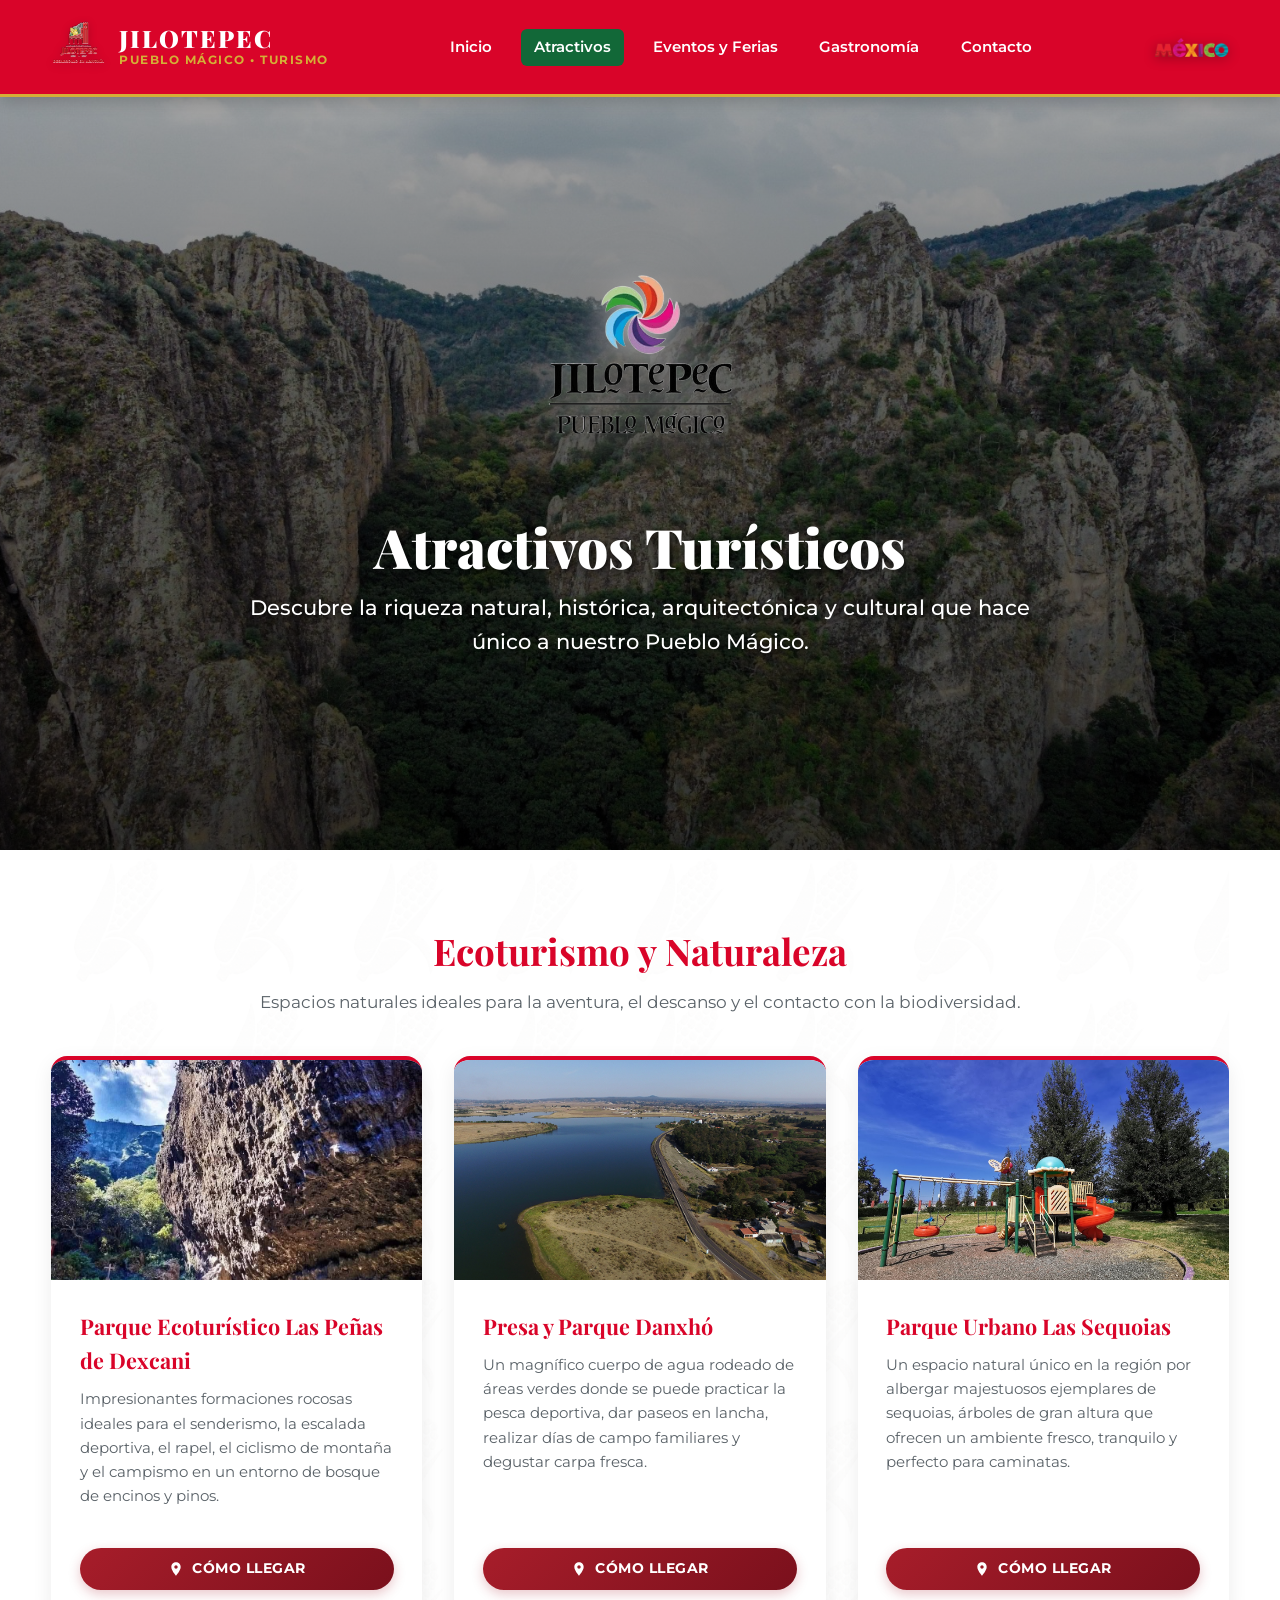
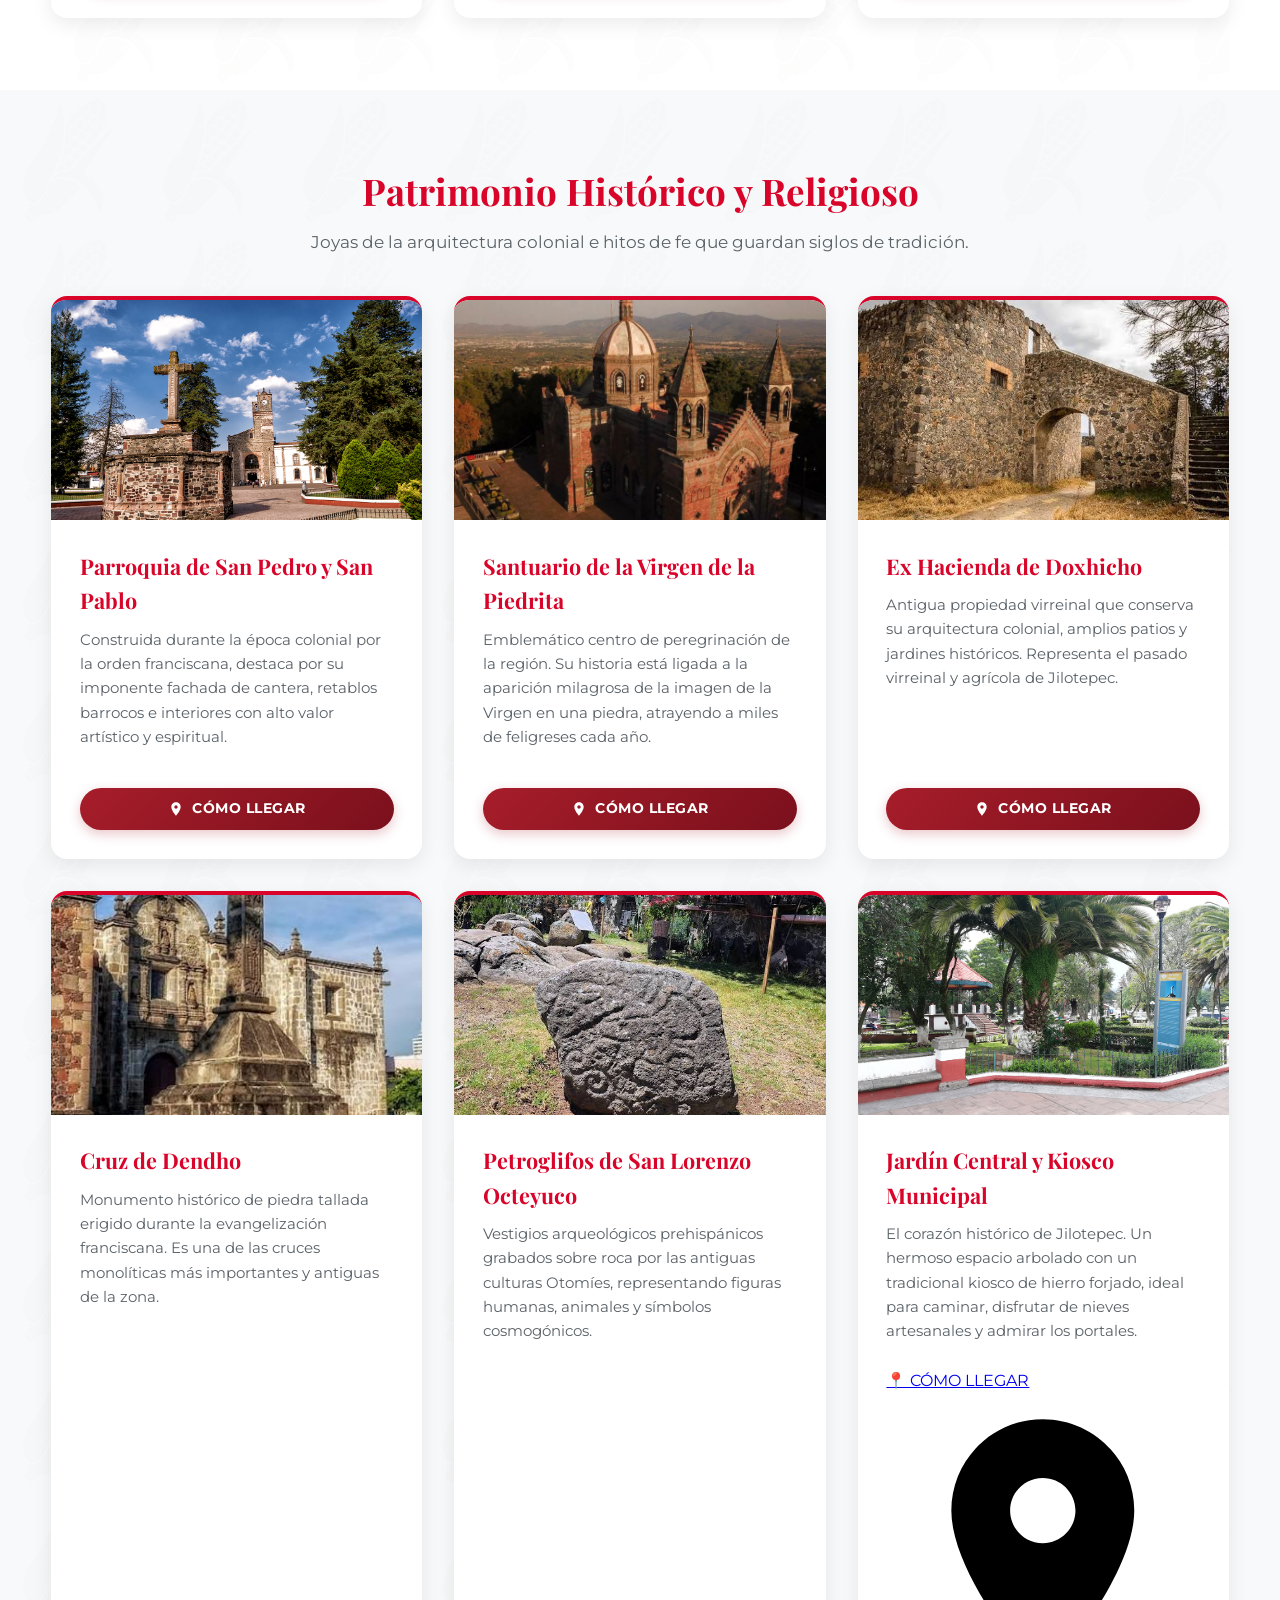
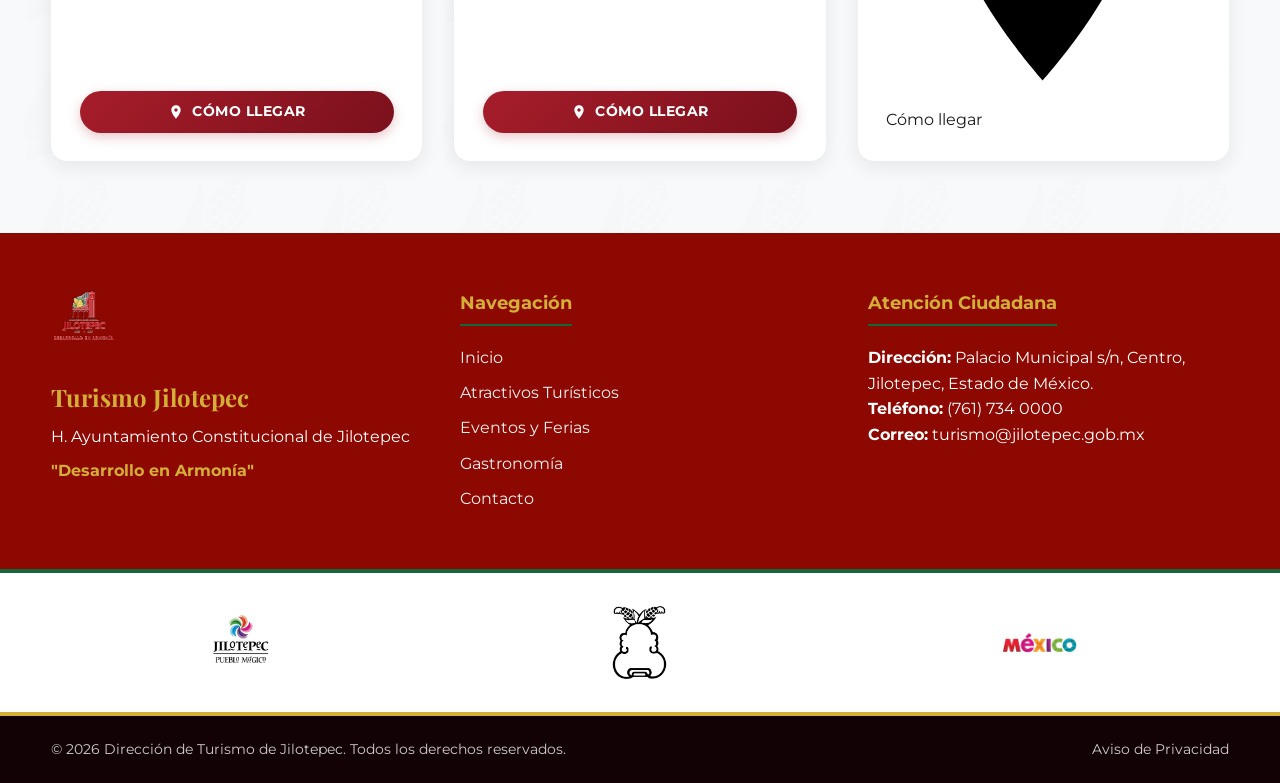
==== commit 7edb1eb1: "Ok" ====
--- a/atractivos.html
+++ b/atractivos.html
@@ -9,10 +9,46 @@
   <link rel="preconnect" href="https://fonts.googleapis.com">
   <link rel="preconnect" href="https://fonts.gstatic.com" crossorigin>
   <link href="https://fonts.googleapis.com/css2?family=Montserrat:wght@400;600;700;800&family=Playfair+Display:wght@700;900&display=swap" rel="stylesheet">
+  <style>
+    .btn-maps {
+      display: inline-flex;
+      align-items: center;
+      justify-content: center;
+      gap: 8px;
+      margin-top: 15px;
+      padding: 10px 20px;
+      background: linear-gradient(135deg, #a71d2a 0%, #7a101c 100%);
+      color: #ffffff !important;
+      font-family: 'Montserrat', sans-serif;
+      font-size: 0.85rem;
+      font-weight: 700;
+      text-transform: uppercase;
+      letter-spacing: 0.5px;
+      border-radius: 50px;
+      text-decoration: none;
+      box-shadow: 0 4px 12px rgba(167, 29, 42, 0.25);
+      transition: all 0.3s ease;
+      width: 100%;
+      text-align: center;
+      box-sizing: border-box;
+    }
+
+    .btn-maps:hover {
+      background: linear-gradient(135deg, #c82333 0%, #8b1220 100%);
+      transform: translateY(-2px);
+      box-shadow: 0 6px 16px rgba(167, 29, 42, 0.38);
+      color: #ffffff !important;
+    }
+
+    .btn-maps svg {
+      width: 16px;
+      height: 16px;
+      fill: currentColor;
+    }
+  </style>
 </head>
 <body>
 
-  <!-- HEADER / NAVEGACIÓN -->
   <header class="header">
     <div class="container header-container">
       <div class="brand-box">
@@ -37,7 +73,6 @@
     </div>
   </header>
 
-  <!-- HERO ATRACTIVOS -->
   <section class="hero">
     <div class="hero-overlay"></div>
     <div class="hero-content container">
@@ -45,119 +80,134 @@
         <img src="img/logo-pueblo-magico.png" alt="Jilotepec Pueblo Mágico" class="hero-pm-logo">
       </div>
       <h1>Atractivos Turísticos</h1>
-      <p>Descubre la riqueza histórica, arquitectura virreinal y los paisajes naturales únicos que hacen de Jilotepec un Pueblo Mágico inolvidable.</p>
+      <p>Descubre la riqueza natural, histórica, arquitectónica y cultural que hace único a nuestro Pueblo Mágico.</p>
     </div>
   </section>
 
-  <!-- SECCIÓN 1: PATRIMONIO HISTÓRICO Y CULTURAL (6 TARJETAS) -->
   <section class="seccion container">
-    <h2 class="titulo-seccion">Patrimonio Histórico y Cultural</h2>
-    <p class="subtitulo-seccion">Un recorrido por los monumentos y recintos que guardan siglos de historia y tradición.</p>
+    <h2 class="titulo-seccion">Ecoturismo y Naturaleza</h2>
+    <p class="subtitulo-seccion">Espacios naturales ideales para la aventura, el descanso y el contacto con la biodiversidad.</p>
 
     <div class="cards-grid">
-      <!-- Tarjeta 1 -->
       <article class="card">
-        <img src="img/parroquia.jpg" alt="Parroquia de San Pedro Apóstol">
+        <img src="img/penas-dexcani.jpg" alt="Parque Ecoturístico Las Peñas de Dexcani">
         <div class="card-body">
-          <h3>Parroquia de San Pedro Apóstol</h3>
-          <p>Majestuoso templo del siglo XVI de arquitectura franciscana, famoso por su imponente atrio rodeado de capillas posas y su rico legado virreinal.</p>
-          <a href="https://www.google.com/maps/search/?api=1&query=Parroquia+de+San+Pedro+Apostol+Jilotepec" target="_blank" rel="noopener" class="btn-card">📍 CÓMO LLEGAR</a>
+          <h3>Parque Ecoturístico Las Peñas de Dexcani</h3>
+          <p>Impresionantes formaciones rocosas ideales para el senderismo, la escalada deportiva, el rapel, el ciclismo de montaña y el campismo en un entorno de bosque de encinos y pinos.</p>
+          <a href="https://www.google.com/maps/search/?api=1&query=Parque+Ecoturistico+Las+Penas+de+Dexcani+Jilotepec" target="_blank" rel="noopener noreferrer" class="btn-maps">
+            <svg viewBox="0 0 24 24"><path d="M12 2C8.13 2 5 5.13 5 9c0 5.25 7 13 7 13s7-7.75 7-13c0-3.87-3.13-7-7-7zm0 9.5c-1.38 0-2.5-1.12-2.5-2.5s1.12-2.5 2.5-2.5 2.5 1.12 2.5 2.5-1.12 2.5-2.5 2.5z"/></svg>
+            Cómo llegar
+          </a>
         </div>
       </article>
 
-      <!-- Tarjeta 2 (Con enlace actualizado) -->
       <article class="card">
-        <img src="img/jardin-central.jpg" alt="Jardín Central de Jilotepec">
+        <img src="img/presa-danxho.jpg" alt="Presa y Parque Danxhó">
         <div class="card-body">
-          <h3>Jardín Central</h3>
-          <p>Corazón social y cultural del Pueblo Mágico. Un vistoso quiosco tradicional rodeado de arboladas jardineras, perfecto para caminar, disfrutar un helado y admirar el ambiente local.</p>
-          <a href="https://maps.app.goo.gl/fEbsRnCWJAFAAqz78" target="_blank" rel="noopener" class="btn-card">📍 CÓMO LLEGAR</a>
+          <h3>Presa y Parque Danxhó</h3>
+          <p>Un magnífico cuerpo de agua rodeado de áreas verdes donde se puede practicar la pesca deportiva, dar paseos en lancha, realizar días de campo familiares y degustar carpa fresca.</p>
+          <a href="https://www.google.com/maps/search/?api=1&query=Presa+Danxho+Jilotepec" target="_blank" rel="noopener noreferrer" class="btn-maps">
+            <svg viewBox="0 0 24 24"><path d="M12 2C8.13 2 5 5.13 5 9c0 5.25 7 13 7 13s7-7.75 7-13c0-3.87-3.13-7-7-7zm0 9.5c-1.38 0-2.5-1.12-2.5-2.5s1.12-2.5 2.5-2.5 2.5 1.12 2.5 2.5-1.12 2.5-2.5 2.5z"/></svg>
+            Cómo llegar
+          </a>
         </div>
       </article>
 
-      <!-- Tarjeta 3 -->
       <article class="card">
-        <img src="img/santuario-piedrita.jpg" alt="Santuario de la Virgen de Guadalupe La Piedrita">
+        <img src="img/parque-sequoias.jpg" alt="Parque Urbano Las Sequoias">
         <div class="card-body">
-          <h3>Santuario de La Piedrita</h3>
-          <p>Enigmático templo neogótico erigido en honor a la Virgen de Guadalupe, donde se venera una imagen aparecida sobre una roca natural.</p>
-          <a href="https://www.google.com/maps/search/?api=1&query=Santuario+de+La+Piedrita+Jilotepec" target="_blank" rel="noopener" class="btn-card">📍 CÓMO LLEGAR</a>
+          <h3>Parque Urbano Las Sequoias</h3>
+          <p>Un espacio natural único en la región por albergar majestuosos ejemplares de sequoias, árboles de gran altura que ofrecen un ambiente fresco, tranquilo y perfecto para caminatas.</p>
+          <a href="https://www.google.com/maps/search/?api=1&query=Parque+Urbano+Las+Sequoias+Jilotepec" target="_blank" rel="noopener noreferrer" class="btn-maps">
+            <svg viewBox="0 0 24 24"><path d="M12 2C8.13 2 5 5.13 5 9c0 5.25 7 13 7 13s7-7.75 7-13c0-3.87-3.13-7-7-7zm0 9.5c-1.38 0-2.5-1.12-2.5-2.5s1.12-2.5 2.5-2.5 2.5 1.12 2.5 2.5-1.12 2.5-2.5 2.5z"/></svg>
+            Cómo llegar
+          </a>
         </div>
       </article>
-
-      <!-- Tarjeta 4 -->
-      <article class="card">
-        <img src="img/hacienda-canalejas.jpg" alt="Ex Hacienda de Canalejas">
-        <div class="card-body">
-          <h3>Ex Hacienda de Canalejas</h3>
-          <p>Antiguo complejo hacendario que evoca el pasado agrícola y ganadero de la región. Conserva imponentes murallas, casco histórico y capilla virreinal.</p>
-          <a href="https://www.google.com/maps/search/?api=1&query=Ex+Hacienda+de+Canalejas+Jilotepec" target="_blank" rel="noopener" class="btn-card">📍 CÓMO LLEGAR</a>
-        </div>
-      </article>
-
-      <!-- Tarjeta 5 -->
-      <article class="card">
-        <img src="img/cruz-xhithey.jpg" alt="Cruz de Xhithey">
-        <div class="card-body">
-          <h3>Cruz de Xhithey</h3>
-          <p>Monumento histórico tallado en cantera de gran valor identitario y espiritual, representativo del mestizaje y la devoción de las comunidades de Jilotepec.</p>
-          <a href="https://www.google.com/maps/search/?api=1&query=Cruz+de+Xhithey+Jilotepec" target="_blank" rel="noopener" class="btn-card">📍 CÓMO LLEGAR</a>
-        </div>
-      </article>
-
-      <!-- Tarjeta 6 -->
-      <article class="card">
-        <img src="img/casa-cultura.jpg" alt="Centro Cultural Mamämxe">
-        <div class="card-body">
-          <h3>Centro Cultural Mamämxe</h3>
-          <p>Espacio dedicado al rescate de la cultura Otomí y las artes plásticas locales. Ofrece talleres, exposiciones itinerantes y eventos folclóricos durante todo el año.</p>
-          <a href="https://www.google.com/maps/search/?api=1&query=Centro+Cultural+Jilotepec" target="_blank" rel="noopener" class="btn-card">📍 CÓMO LLEGAR</a>
-        </div>
-      </article>
     </div>
   </section>
 
-  <!-- SECCIÓN 2: ECOTURISMO Y NATURALEZA (3 TARJETAS) -->
   <section class="seccion bg-gris">
     <div class="container">
-      <h2 class="titulo-seccion">Ecoturismo y Naturaleza</h2>
-      <p class="subtitulo-seccion">Espacios naturales ideales para la aventura, el descanso y el contacto con la biodiversidad.</p>
+      <h2 class="titulo-seccion">Patrimonio Histórico y Religioso</h2>
+      <p class="subtitulo-seccion">Joyas de la arquitectura colonial e hitos de fe que guardan siglos de tradición.</p>
 
       <div class="cards-grid">
-        <!-- Tarjeta 1 -->
-        <article class="card">
-          <img src="img/penas-dexcani.jpg" alt="Parque Ecoturístico Las Peñas de Dexcani">
-          <div class="card-body">
-            <h3>Parque Ecoturístico Las Peñas de Dexcani</h3>
-            <p>Impresionantes formaciones rocosas ideales para el senderismo, la escalada deportiva, el rapel, el ciclismo de montaña y el campismo en un entorno de bosque de encinos y pinos.</p>
-            <a href="https://www.google.com/maps/search/?api=1&query=Las+Penas+de+Dexcani+Jilotepec" target="_blank" rel="noopener" class="btn-card">📍 CÓMO LLEGAR</a>
-          </div>
-        </article>
-
-        <!-- Tarjeta 2 -->
-        <article class="card">
-          <img src="img/presa-danxho.jpg" alt="Presa y Parque Danxhó">
-          <div class="card-body">
-            <h3>Presa y Parque Danxhó</h3>
-            <p>Un magnífico cuerpo de agua rodeado de áreas verdes donde se puede practicar la pesca deportiva, dar paseos en lancha, realizar días de campo familiares y degustar carpa fresca.</p>
-            <a href="https://www.google.com/maps/search/?api=1&query=Presa+Danxho+Jilotepec" target="_blank" rel="noopener" class="btn-card">📍 CÓMO LLEGAR</a>
-          </div>
-        </article>
-
-        <!-- Tarjeta 3 -->
-        <article class="card">
-          <img src="img/las-sequoias.jpg" alt="Parque Urbano Las Sequoias">
-          <div class="card-body">
-            <h3>Parque Urbano Las Sequoias</h3>
-            <p>Un espacio natural único en la región por albergar majestuosos ejemplares de sequoias, árboles de gran altura que ofrecen un ambiente fresco, tranquilo y perfecto para caminatas.</p>
-            <a href="https://www.google.com/maps/search/?api=1&query=Parque+Las+Sequoias+Jilotepec" target="_blank" rel="noopener" class="btn-card">📍 CÓMO LLEGAR</a>
+        <article class="card">
+          <img src="img/parroquia-san-pedro.jpg" alt="Parroquia de San Pedro y San Pablo">
+          <div class="card-body">
+            <h3>Parroquia de San Pedro y San Pablo</h3>
+            <p>Construida durante la época colonial por la orden franciscana, destaca por su imponente fachada de cantera, retablos barrocos e interiores con alto valor artístico y espiritual.</p>
+            <a href="https://www.google.com/maps/search/?api=1&query=Parroquia+de+San+Pedro+y+San+Pablo+Jilotepec" target="_blank" rel="noopener noreferrer" class="btn-maps">
+              <svg viewBox="0 0 24 24"><path d="M12 2C8.13 2 5 5.13 5 9c0 5.25 7 13 7 13s7-7.75 7-13c0-3.87-3.13-7-7-7zm0 9.5c-1.38 0-2.5-1.12-2.5-2.5s1.12-2.5 2.5-2.5 2.5 1.12 2.5 2.5-1.12 2.5-2.5 2.5z"/></svg>
+              Cómo llegar
+            </a>
+          </div>
+        </article>
+
+        <article class="card">
+          <img src="img/santuario-piedrita.jpg" alt="Santuario Diocesano de la Virgen de la Piedrita">
+          <div class="card-body">
+            <h3>Santuario de la Virgen de la Piedrita</h3>
+            <p>Emblemático centro de peregrinación de la región. Su historia está ligada a la aparición milagrosa de la imagen de la Virgen en una piedra, atrayendo a miles de feligreses cada año.</p>
+            <a href="https://www.google.com/maps/search/?api=1&query=Santuario+de+la+Virgen+de+la+Piedrita+Jilotepec" target="_blank" rel="noopener noreferrer" class="btn-maps">
+              <svg viewBox="0 0 24 24"><path d="M12 2C8.13 2 5 5.13 5 9c0 5.25 7 13 7 13s7-7.75 7-13c0-3.87-3.13-7-7-7zm0 9.5c-1.38 0-2.5-1.12-2.5-2.5s1.12-2.5 2.5-2.5 2.5 1.12 2.5 2.5-1.12 2.5-2.5 2.5z"/></svg>
+              Cómo llegar
+            </a>
+          </div>
+        </article>
+
+        <article class="card">
+          <img src="img/ex-hacienda-doxhicho.jpg" alt="Ex Hacienda de Doxhicho">
+          <div class="card-body">
+            <h3>Ex Hacienda de Doxhicho</h3>
+            <p>Antigua propiedad virreinal que conserva su arquitectura colonial, amplios patios y jardines históricos. Representa el pasado virreinal y agrícola de Jilotepec.</p>
+            <a href="https://www.google.com/maps/search/?api=1&query=Ex+Hacienda+de+Doxhicho+Jilotepec" target="_blank" rel="noopener noreferrer" class="btn-maps">
+              <svg viewBox="0 0 24 24"><path d="M12 2C8.13 2 5 5.13 5 9c0 5.25 7 13 7 13s7-7.75 7-13c0-3.87-3.13-7-7-7zm0 9.5c-1.38 0-2.5-1.12-2.5-2.5s1.12-2.5 2.5-2.5 2.5 1.12 2.5 2.5-1.12 2.5-2.5 2.5z"/></svg>
+              Cómo llegar
+            </a>
+          </div>
+        </article>
+
+        <article class="card">
+          <img src="img/cruz-dendho.jpg" alt="Cruz de Dendho">
+          <div class="card-body">
+            <h3>Cruz de Dendho</h3>
+            <p>Monumento histórico de piedra tallada erigido durante la evangelización franciscana. Es una de las cruces monolíticas más importantes y antiguas de la zona.</p>
+            <a href="https://www.google.com/maps/search/?api=1&query=Cruz+de+Dendho+Jilotepec" target="_blank" rel="noopener noreferrer" class="btn-maps">
+              <svg viewBox="0 0 24 24"><path d="M12 2C8.13 2 5 5.13 5 9c0 5.25 7 13 7 13s7-7.75 7-13c0-3.87-3.13-7-7-7zm0 9.5c-1.38 0-2.5-1.12-2.5-2.5s1.12-2.5 2.5-2.5 2.5 1.12 2.5 2.5-1.12 2.5-2.5 2.5z"/></svg>
+              Cómo llegar
+            </a>
+          </div>
+        </article>
+
+        <article class="card">
+          <img src="img/petroglifos-octeyuco.jpg" alt="Petroglifos de San Lorenzo Octeyuco">
+          <div class="card-body">
+            <h3>Petroglifos de San Lorenzo Octeyuco</h3>
+            <p>Vestigios arqueológicos prehispánicos grabados sobre roca por las antiguas culturas Otomíes, representando figuras humanas, animales y símbolos cosmogónicos.</p>
+            <a href="https://www.google.com/maps/search/?api=1&query=Petroglifos+San+Lorenzo+Octeyuco+Jilotepec" target="_blank" rel="noopener noreferrer" class="btn-maps">
+              <svg viewBox="0 0 24 24"><path d="M12 2C8.13 2 5 5.13 5 9c0 5.25 7 13 7 13s7-7.75 7-13c0-3.87-3.13-7-7-7zm0 9.5c-1.38 0-2.5-1.12-2.5-2.5s1.12-2.5 2.5-2.5 2.5 1.12 2.5 2.5-1.12 2.5-2.5 2.5z"/></svg>
+              Cómo llegar
+            </a>
+          </div>
+        </article>
+
+        <article class="card">
+          <img src="img/jardin-central.jpg" alt="Jardín Central y Kiosco Municipal">
+          <div class="card-body">
+            <h3>Jardín Central y Kiosco Municipal</h3>
+            <p>El corazón histórico de Jilotepec. Un hermoso espacio arbolado con un tradicional kiosco de hierro forjado, ideal para caminar, disfrutar de nieves artesanales y admirar los portales.</p>
+            <a href="https://maps.app.goo.gl/fEbsRnCWJAFAAqz78" target="_blank" rel="noopener" class="btn-card">📍 CÓMO LLEGAR</a>
+              <svg viewBox="0 0 24 24"><path d="M12 2C8.13 2 5 5.13 5 9c0 5.25 7 13 7 13s7-7.75 7-13c0-3.87-3.13-7-7-7zm0 9.5c-1.38 0-2.5-1.12-2.5-2.5s1.12-2.5 2.5-2.5 2.5 1.12 2.5 2.5-1.12 2.5-2.5 2.5z"/></svg>
+              Cómo llegar
+            </a>
           </div>
         </article>
       </div>
     </div>
   </section>
 
-  <!-- FOOTER -->
   <footer class="footer">
     <div class="container footer-grid">
       <div class="footer-col">
@@ -204,7 +254,6 @@
     </div>
   </footer>
 
-  <!-- SCRIPT HEADER DINÁMICO -->
   <script>
     let ultimoScroll = 0;
     const header = document.querySelector('.header');
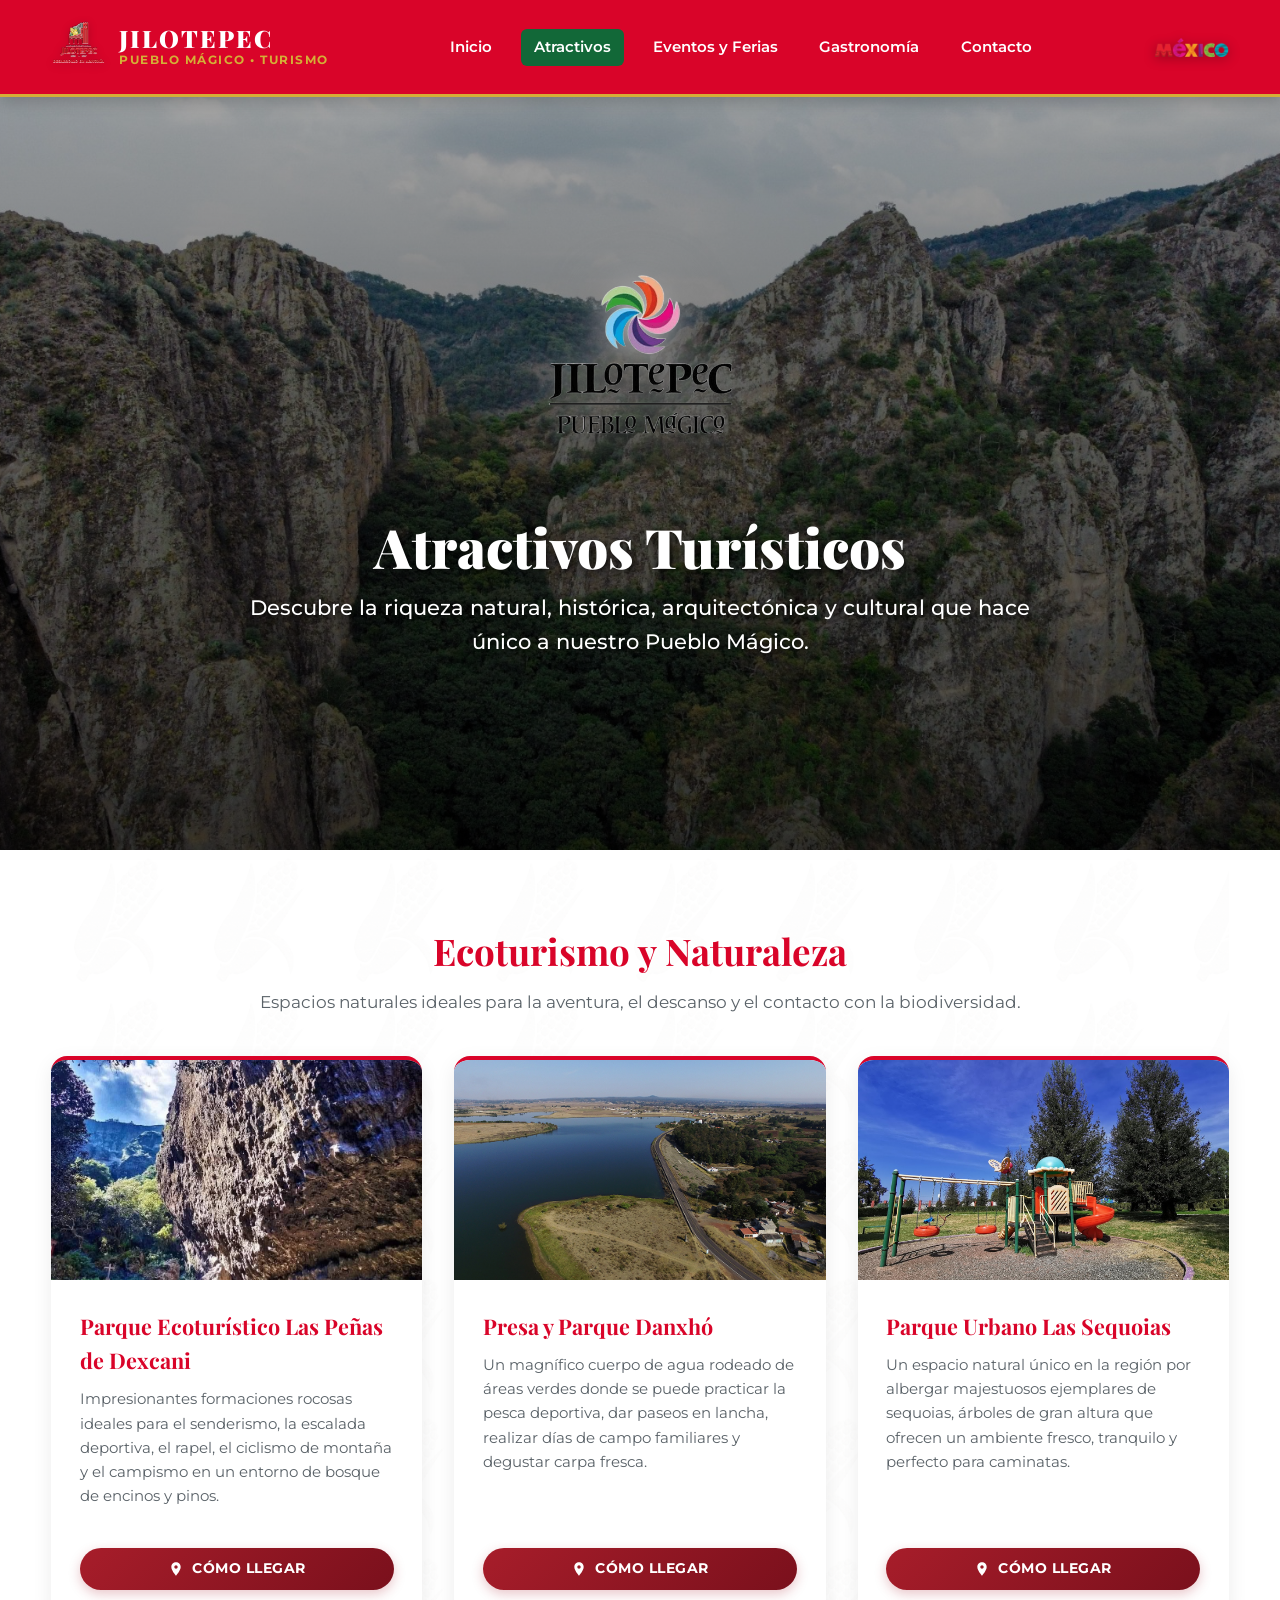
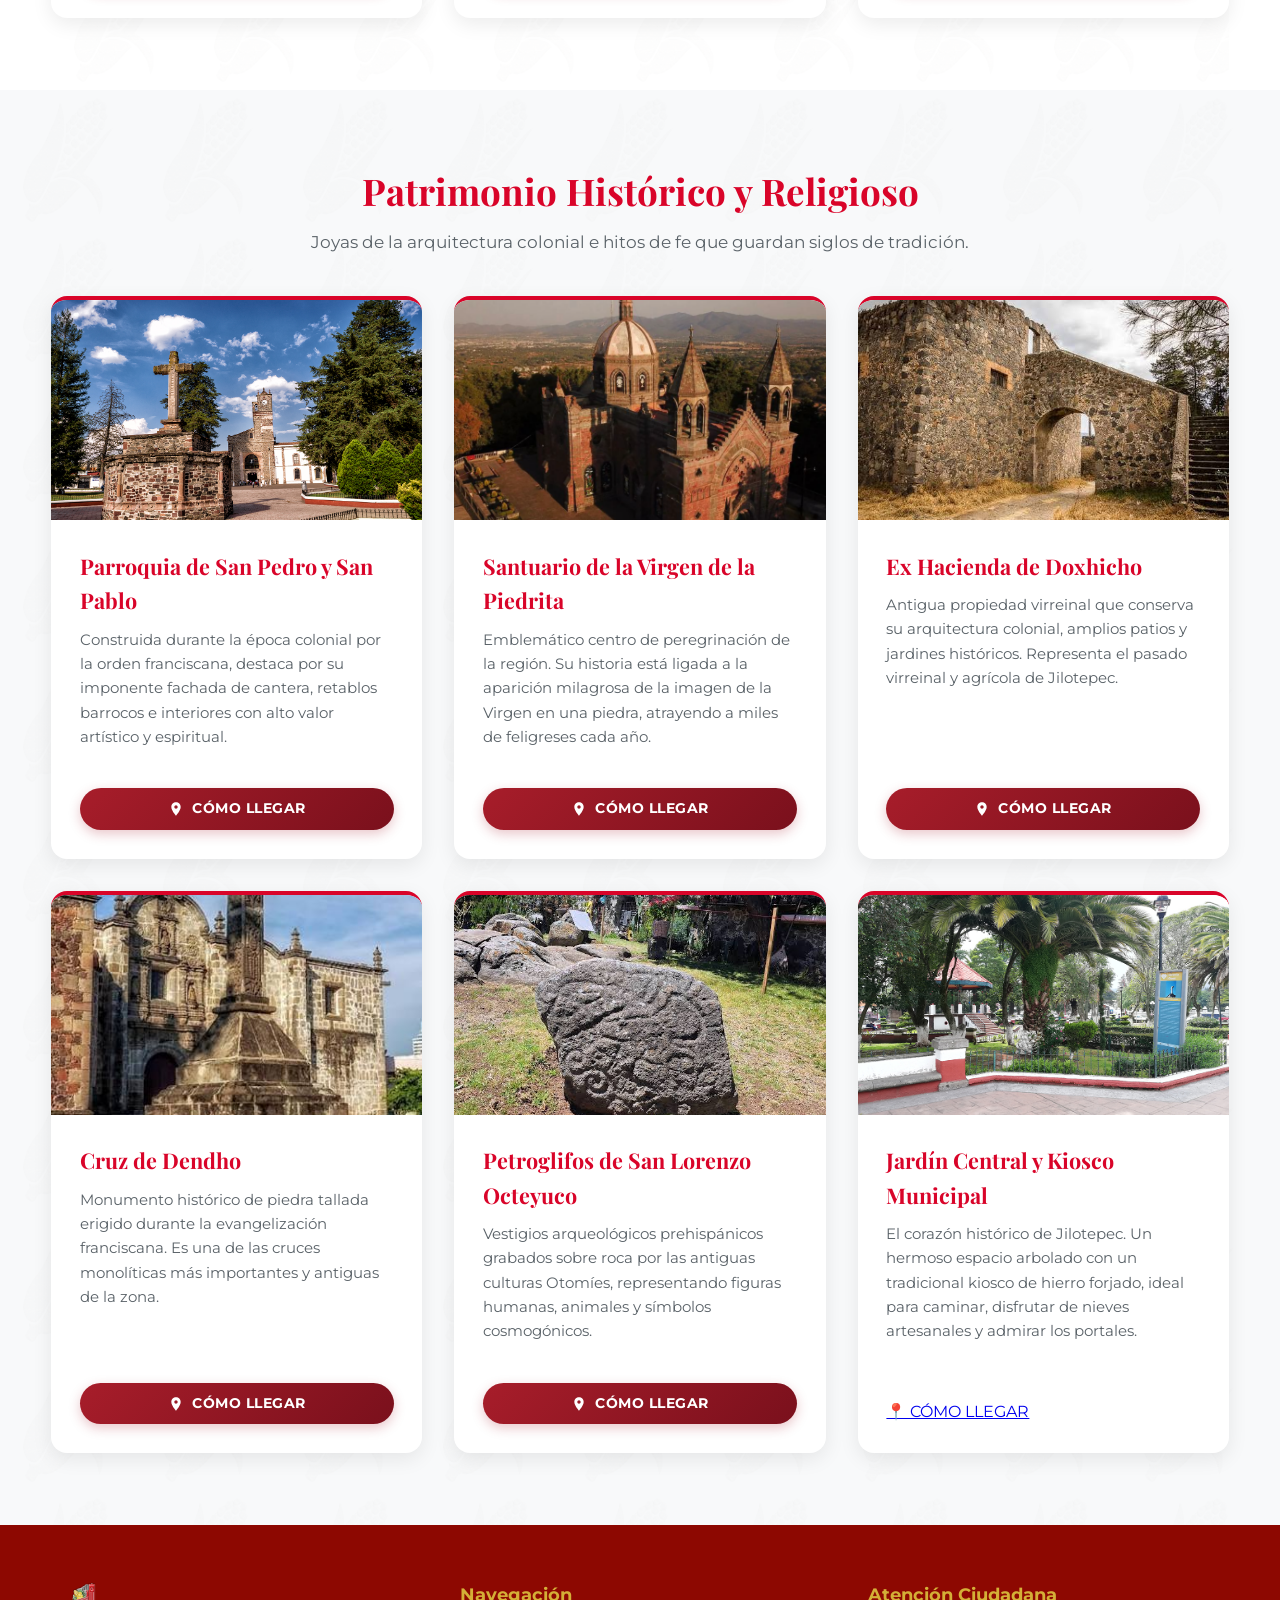
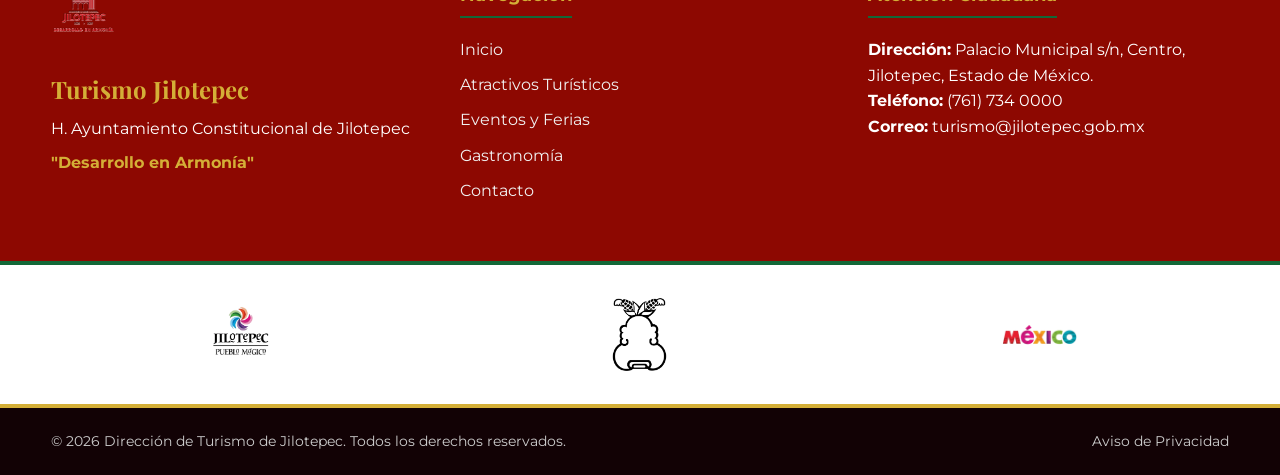
==== commit af47b830: "ok" ====
--- a/atractivos.html
+++ b/atractivos.html
@@ -199,9 +199,6 @@
             <h3>Jardín Central y Kiosco Municipal</h3>
             <p>El corazón histórico de Jilotepec. Un hermoso espacio arbolado con un tradicional kiosco de hierro forjado, ideal para caminar, disfrutar de nieves artesanales y admirar los portales.</p>
             <a href="https://maps.app.goo.gl/fEbsRnCWJAFAAqz78" target="_blank" rel="noopener" class="btn-card">📍 CÓMO LLEGAR</a>
-              <svg viewBox="0 0 24 24"><path d="M12 2C8.13 2 5 5.13 5 9c0 5.25 7 13 7 13s7-7.75 7-13c0-3.87-3.13-7-7-7zm0 9.5c-1.38 0-2.5-1.12-2.5-2.5s1.12-2.5 2.5-2.5 2.5 1.12 2.5 2.5-1.12 2.5-2.5 2.5z"/></svg>
-              Cómo llegar
-            </a>
           </div>
         </article>
       </div>
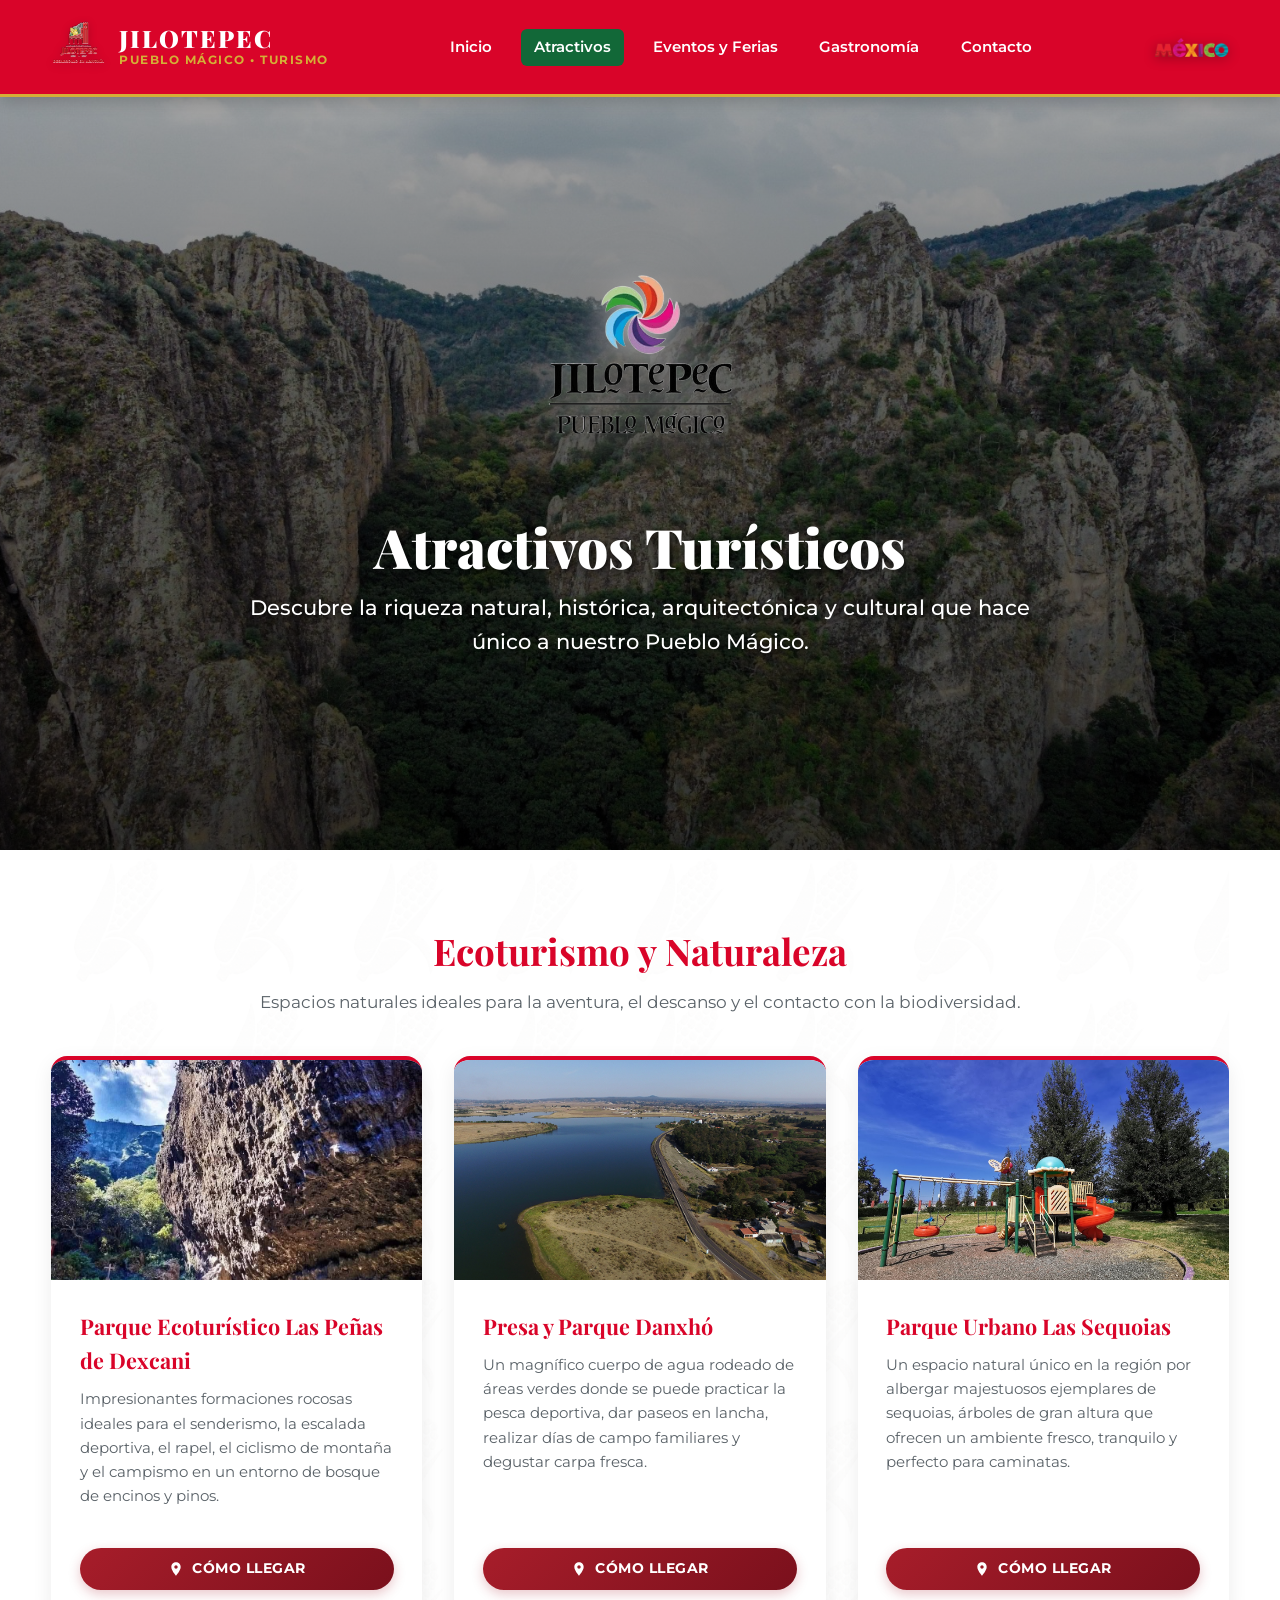
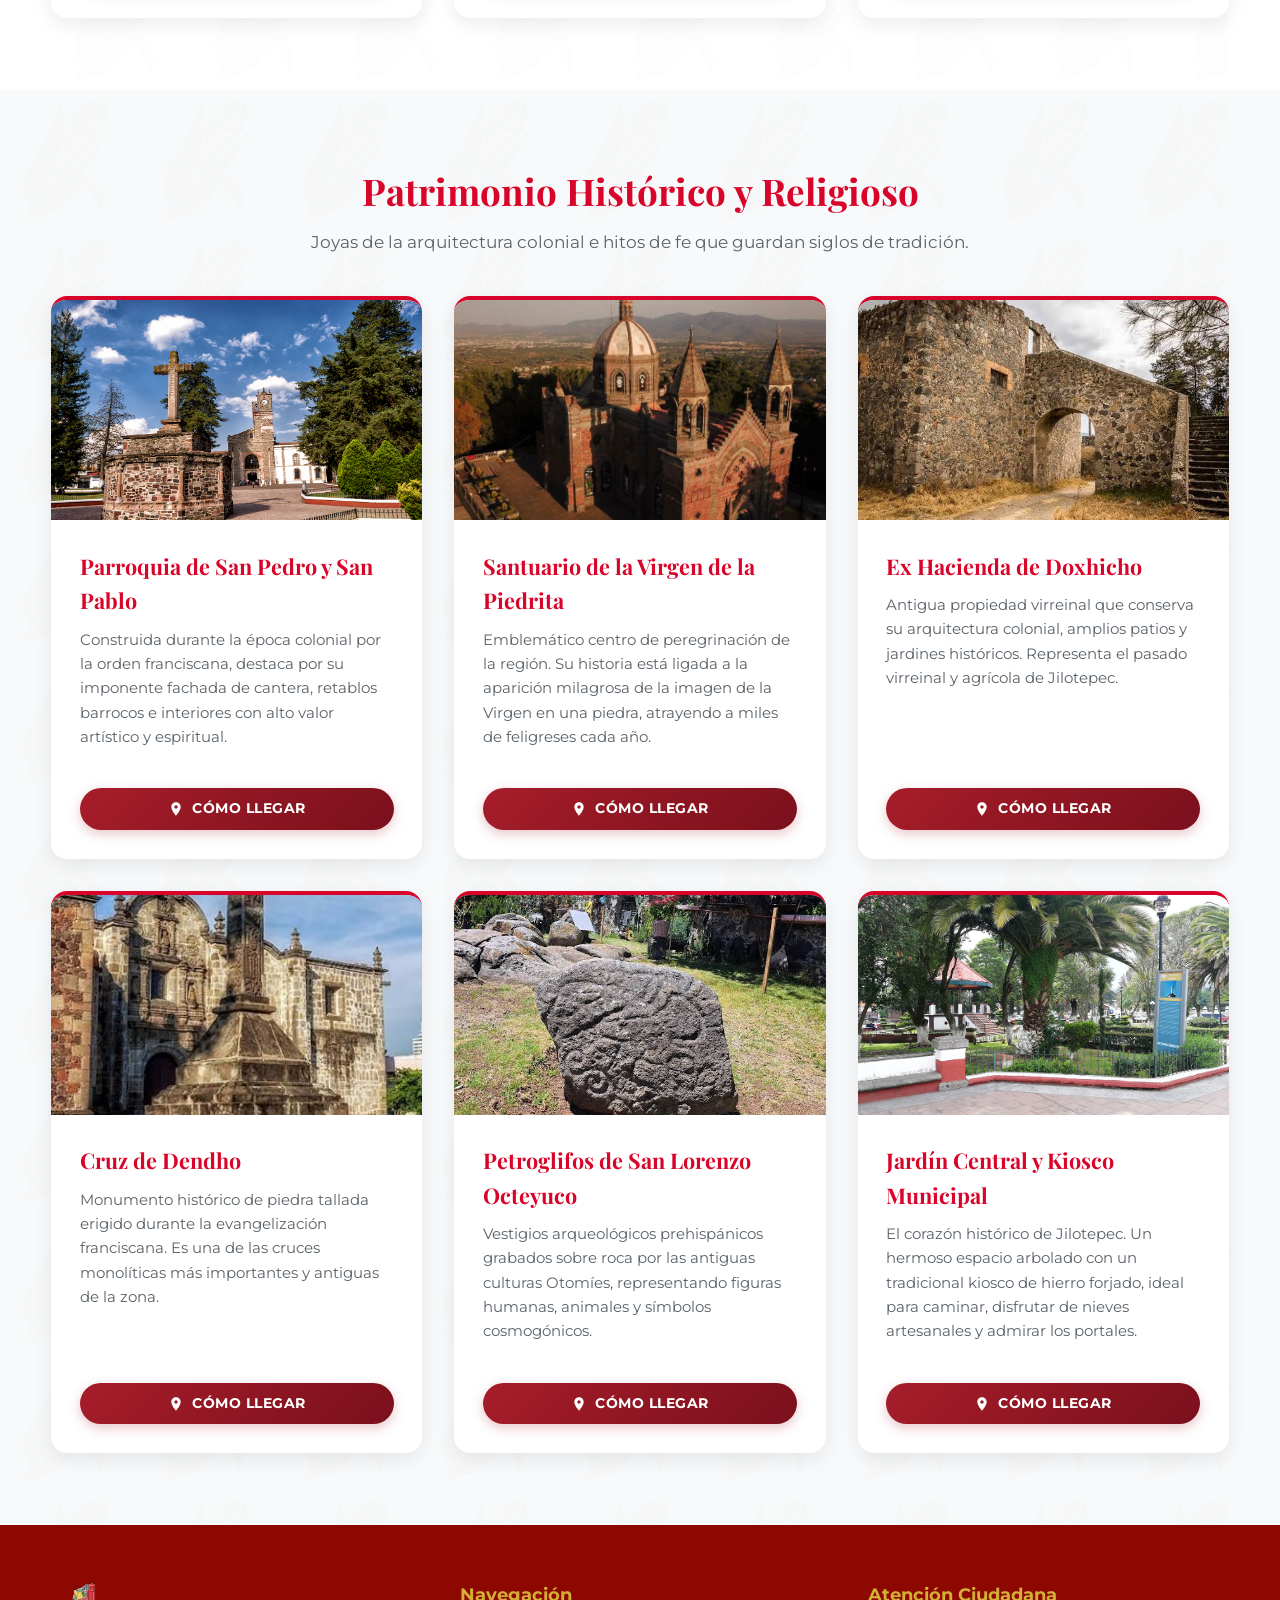
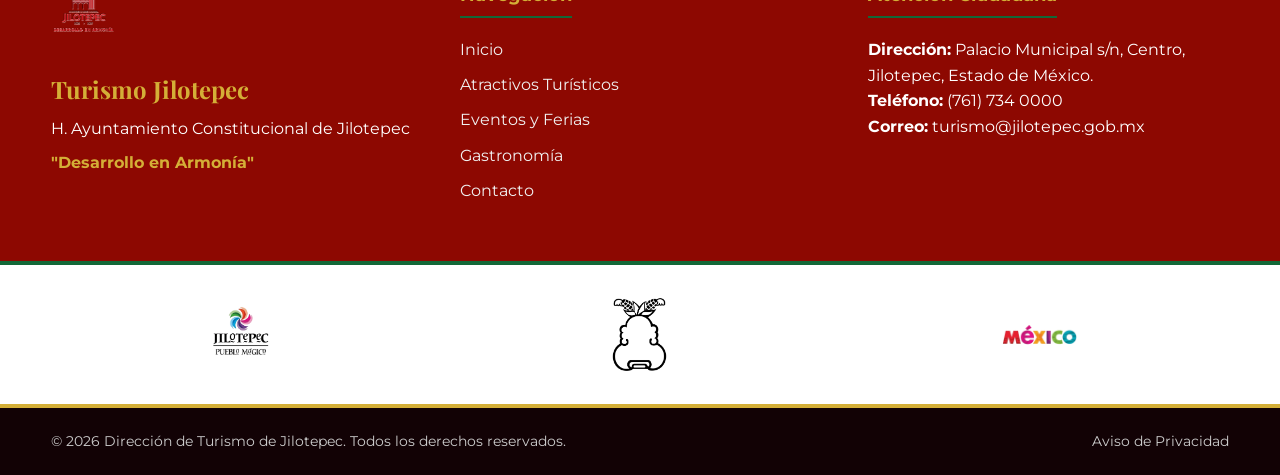
==== commit 1ac03600: "Actualizacion" ====
--- a/atractivos.html
+++ b/atractivos.html
@@ -198,7 +198,10 @@
           <div class="card-body">
             <h3>Jardín Central y Kiosco Municipal</h3>
             <p>El corazón histórico de Jilotepec. Un hermoso espacio arbolado con un tradicional kiosco de hierro forjado, ideal para caminar, disfrutar de nieves artesanales y admirar los portales.</p>
-            <a href="https://maps.app.goo.gl/fEbsRnCWJAFAAqz78" target="_blank" rel="noopener" class="btn-card">📍 CÓMO LLEGAR</a>
+            <a href="https://maps.app.goo.gl/fEbsRnCWJAFAAqz78" target="_blank" rel="noopener noreferrer" class="btn-maps">
+              <svg viewBox="0 0 24 24"><path d="M12 2C8.13 2 5 5.13 5 9c0 5.25 7 13 7 13s7-7.75 7-13c0-3.87-3.13-7-7-7zm0 9.5c-1.38 0-2.5-1.12-2.5-2.5s1.12-2.5 2.5-2.5 2.5 1.12 2.5 2.5-1.12 2.5-2.5 2.5z"/></svg>
+              Cómo llegar
+            </a>
           </div>
         </article>
       </div>
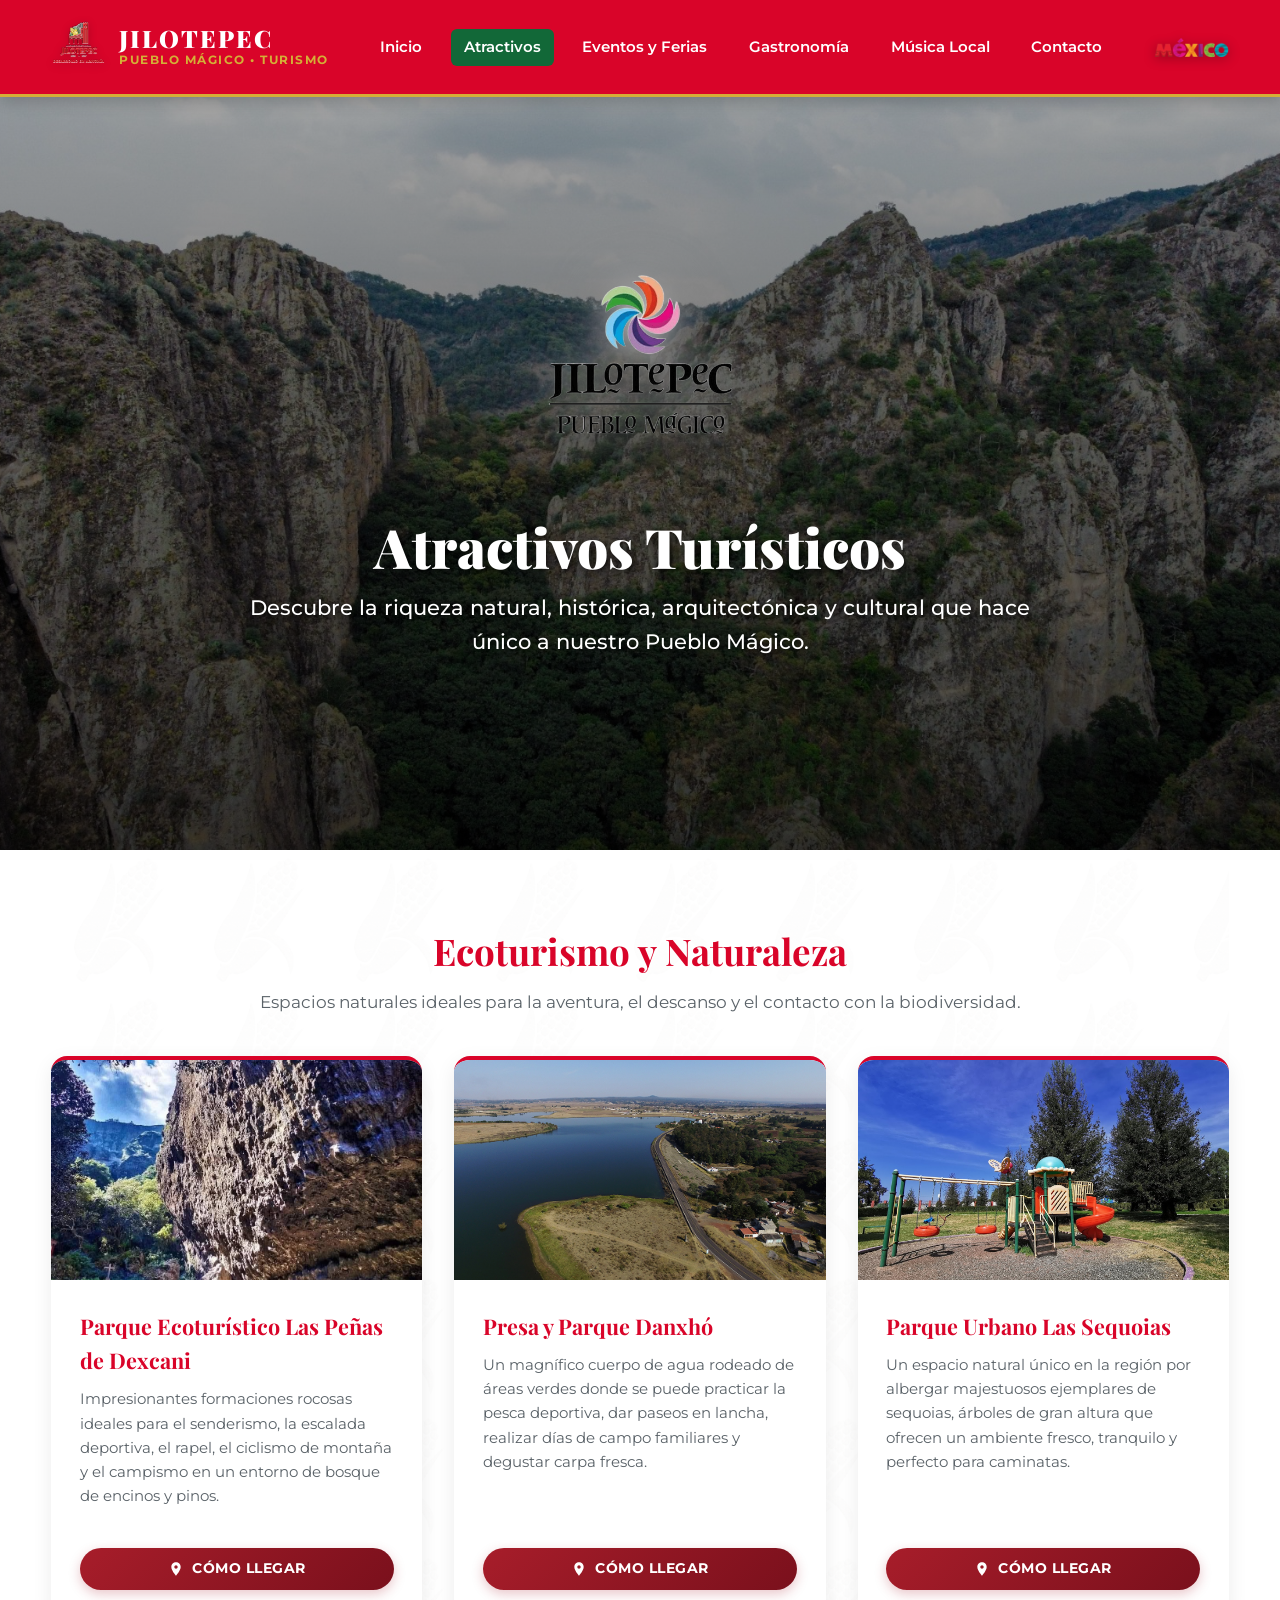
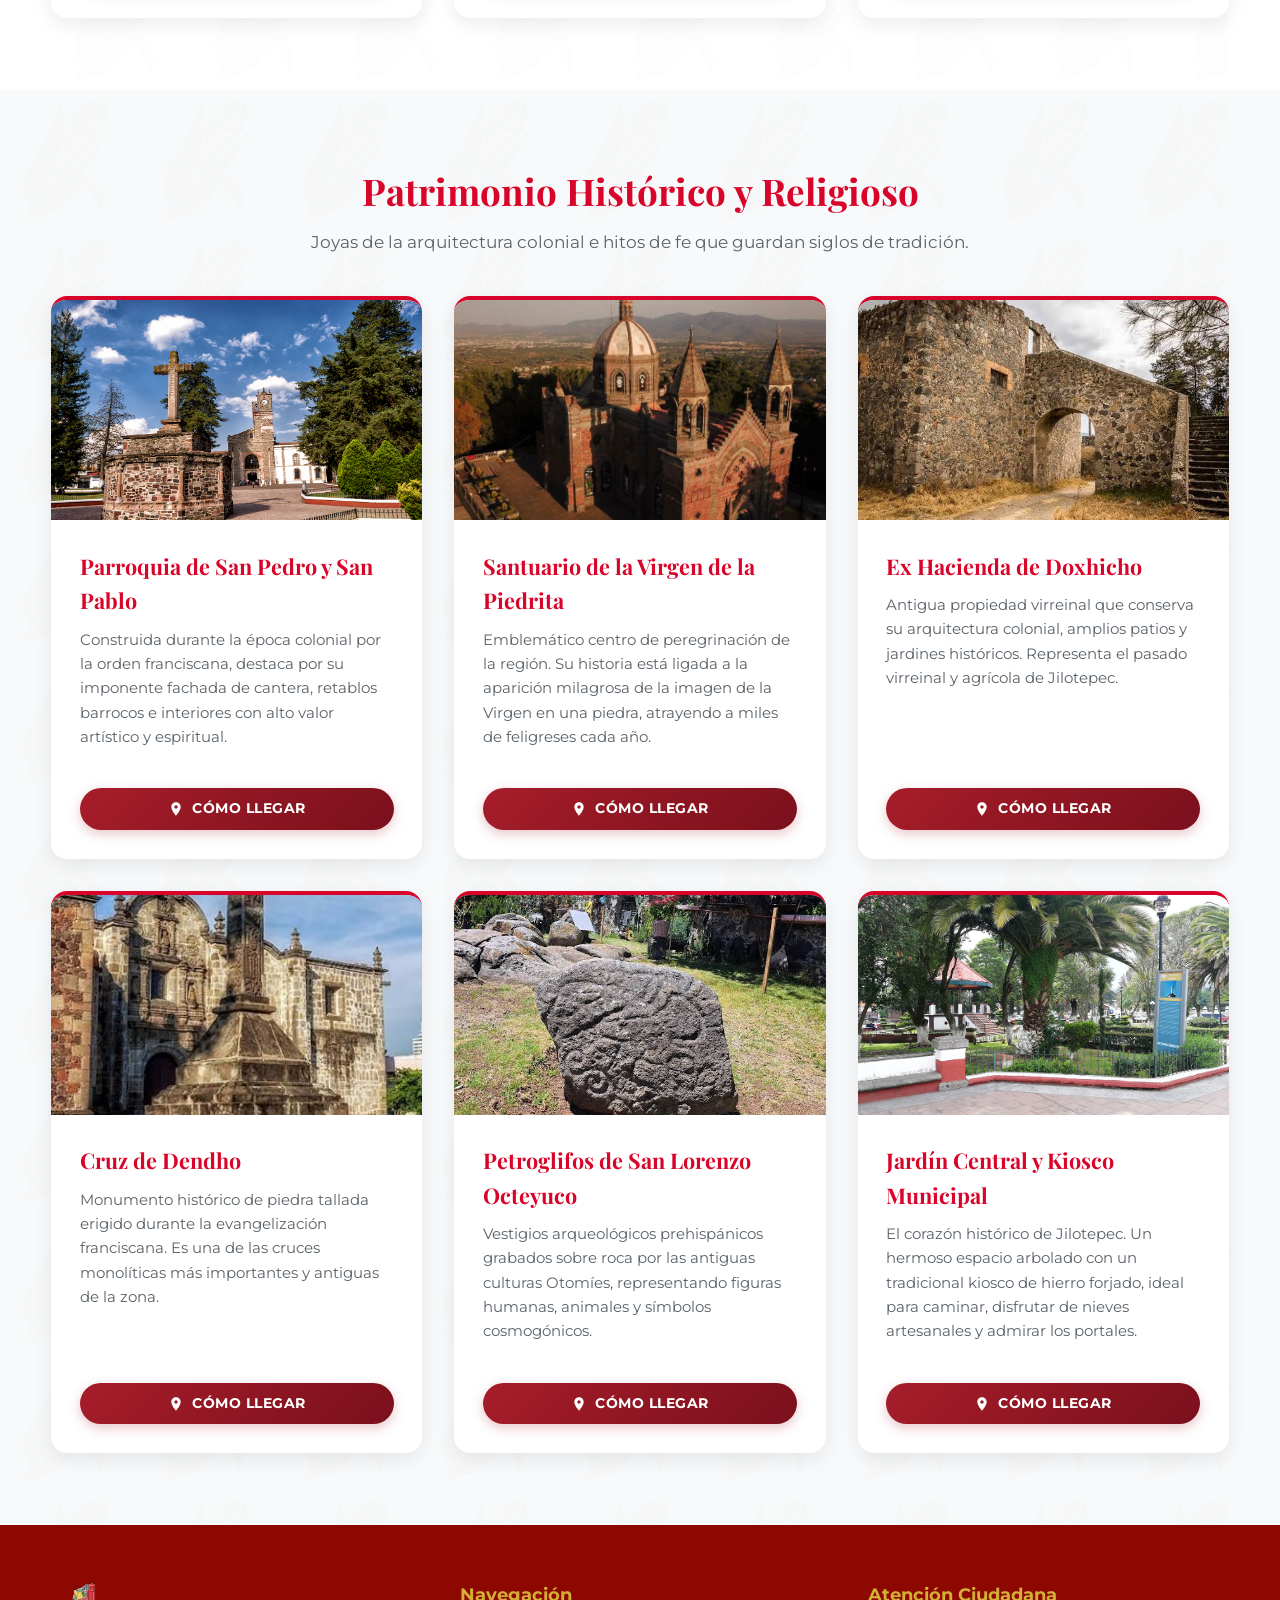
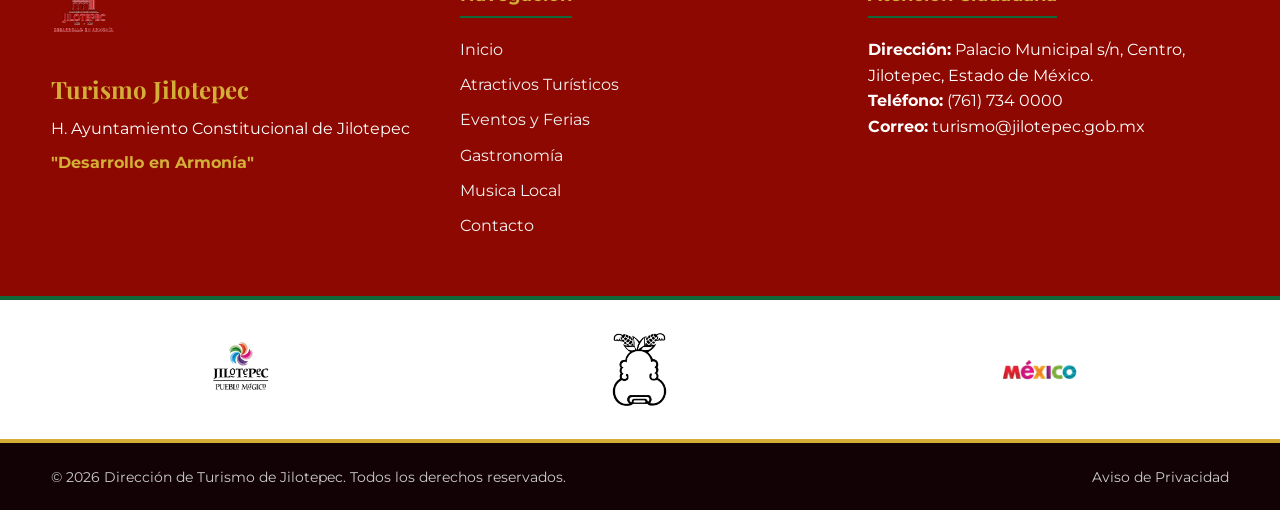
==== commit 2e9bb7e4: "Musica" ====
--- a/atractivos.html
+++ b/atractivos.html
@@ -64,6 +64,7 @@
         <a href="atractivos.html" class="nav-link active">Atractivos</a>
         <a href="eventos.html" class="nav-link">Eventos y Ferias</a>
         <a href="gastronomia.html" class="nav-link">Gastronomía</a>
+        <a href="musica.html" class="nav-link">Música Local</a>
         <a href="contacto.html" class="nav-link">Contacto</a>
       </nav>
 
@@ -224,6 +225,7 @@
           <li><a href="atractivos.html">Atractivos Turísticos</a></li>
           <li><a href="eventos.html">Eventos y Ferias</a></li>
           <li><a href="gastronomia.html">Gastronomía</a></li>
+          <li><a href="musica.html">Musica Local</a></li>
           <li><a href="contacto.html">Contacto</a></li>
         </ul>
       </div>
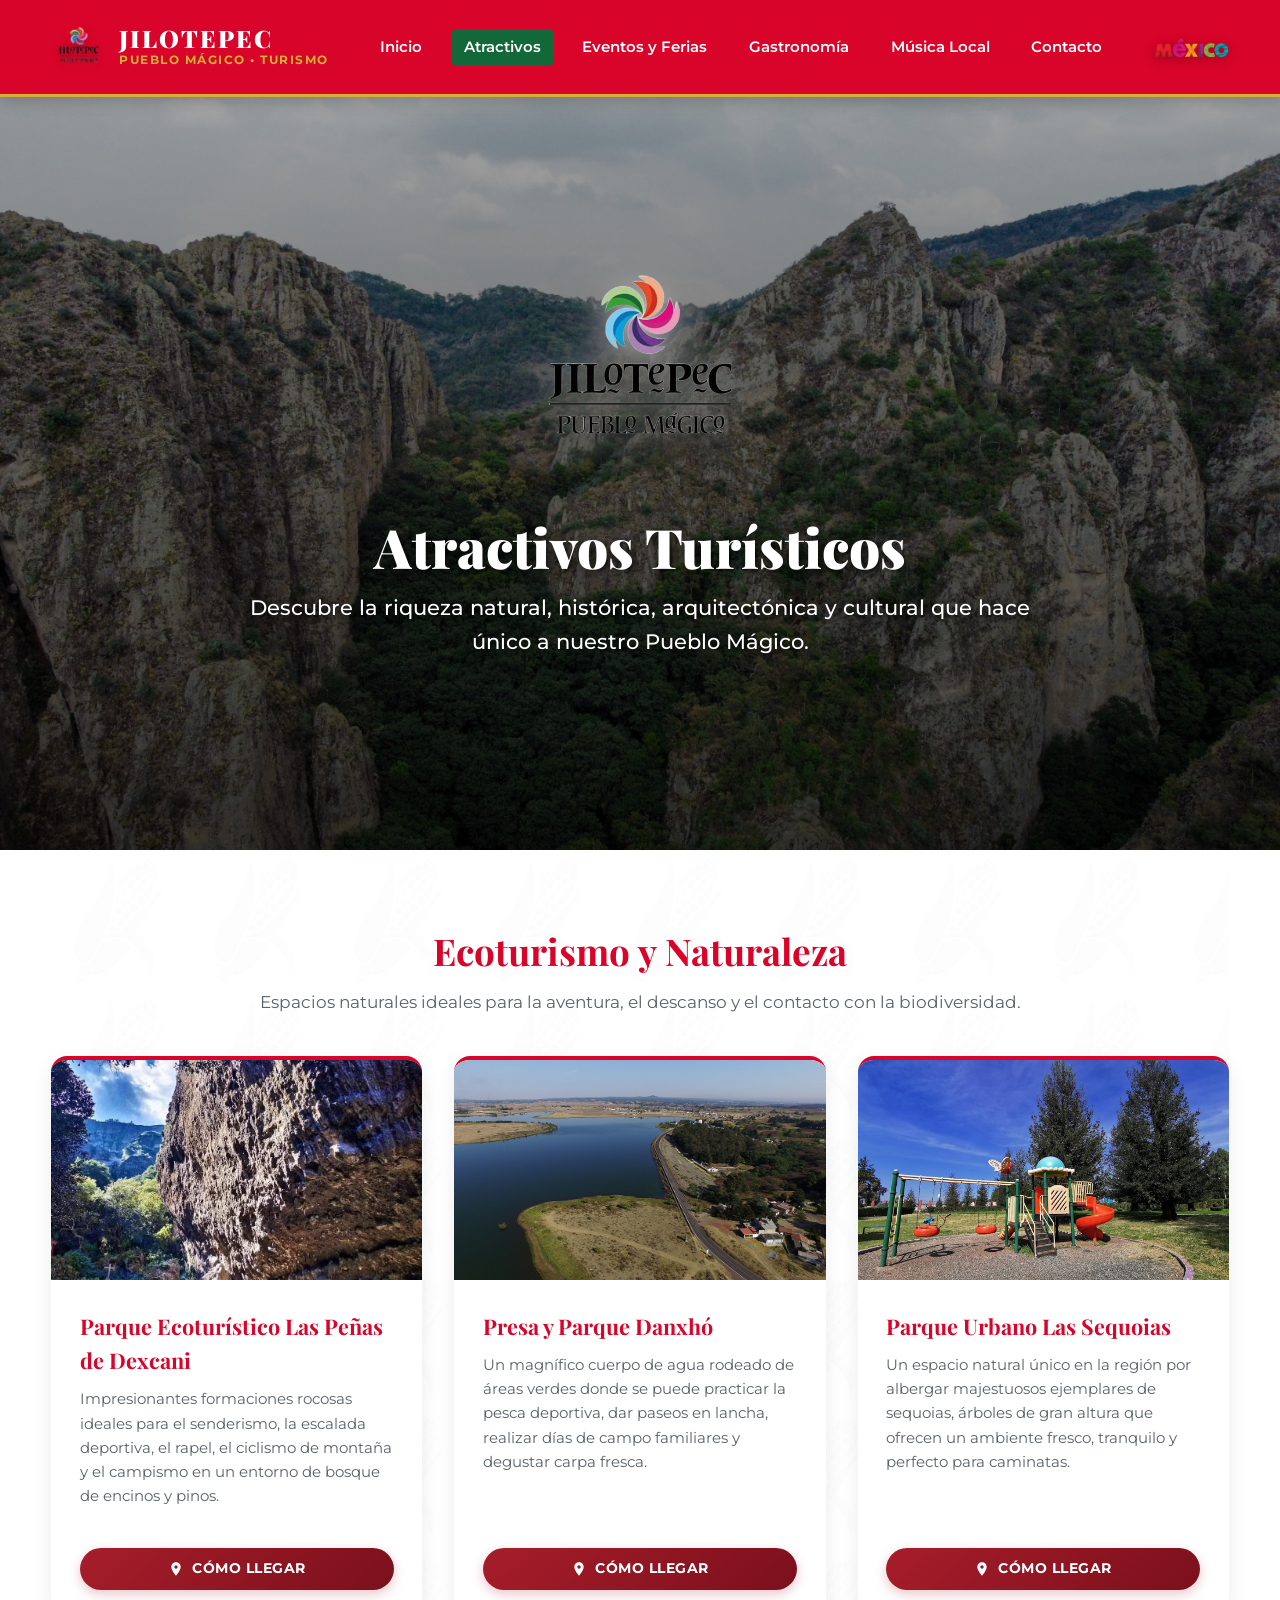
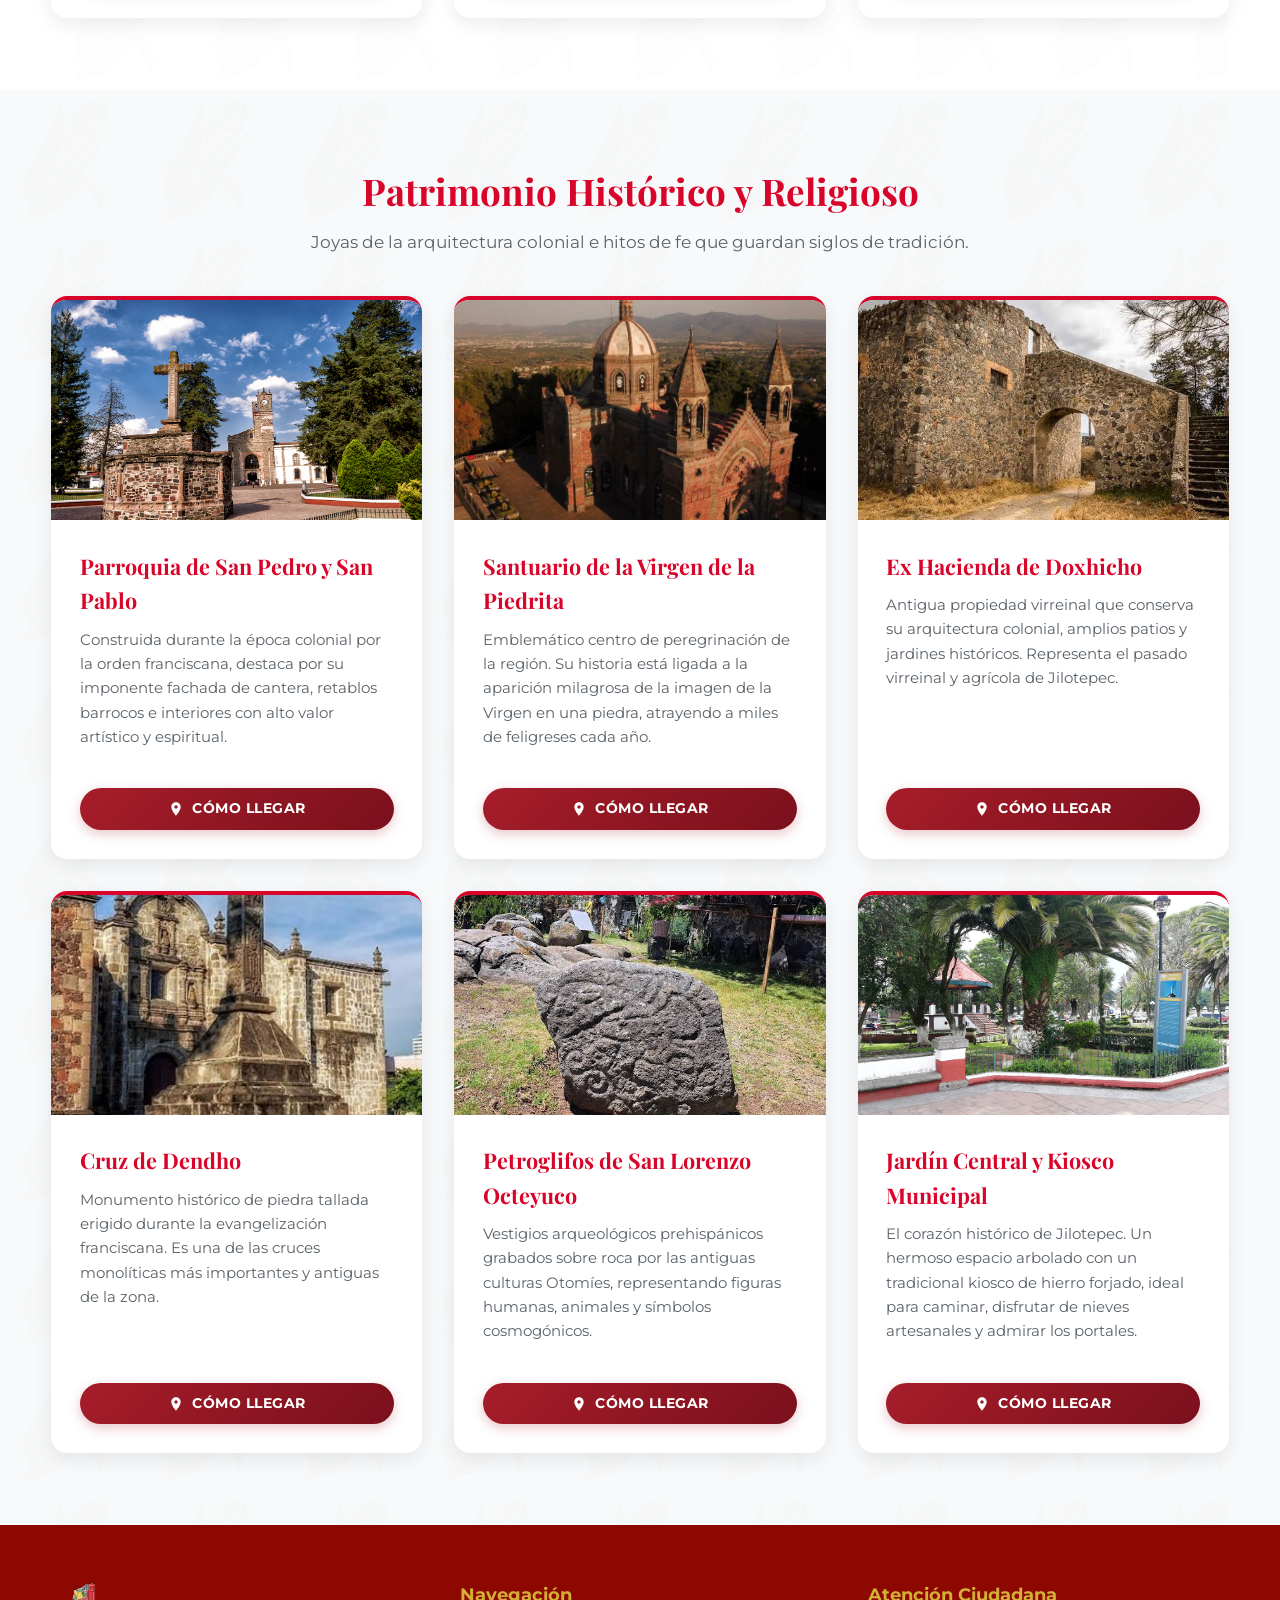
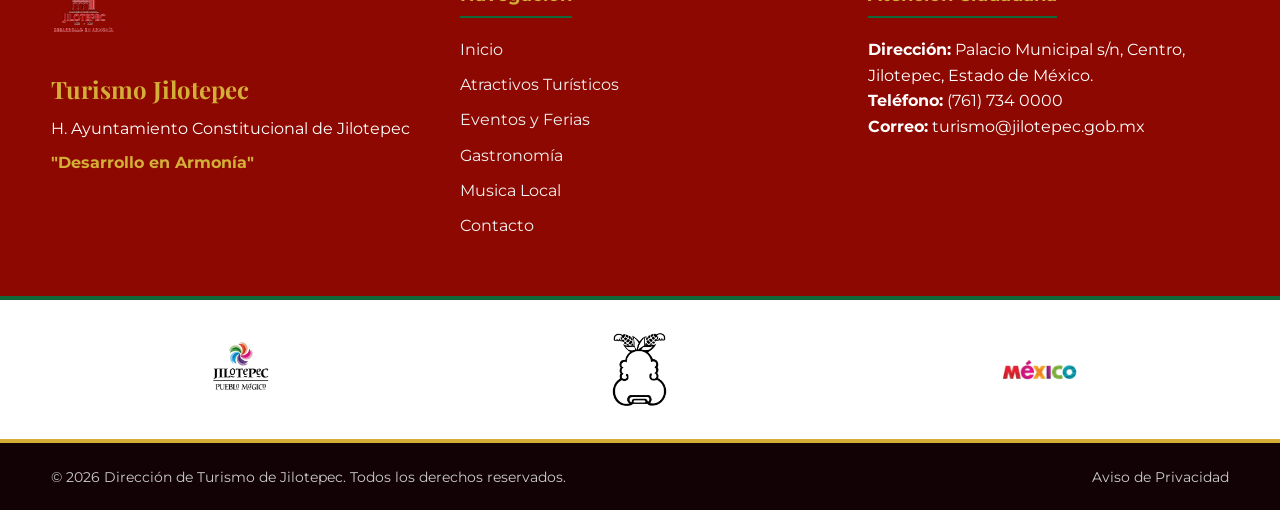
==== commit bbff8010: "Logo Actualizacion" ====
--- a/atractivos.html
+++ b/atractivos.html
@@ -52,7 +52,7 @@
   <header class="header">
     <div class="container header-container">
       <div class="brand-box">
-        <img src="img/logo-gobierno.jpg" alt="Gobierno Jilotepec" class="header-logo">
+        <img src="img/logo-pueblo-magico.png" alt="Jilotepec Pueblo Mágico" class="header-logo">
         <div class="brand-text">
           <span class="brand-title">JILOTEPEC</span>
           <span class="brand-sub">PUEBLO MÁGICO • TURISMO</span>
